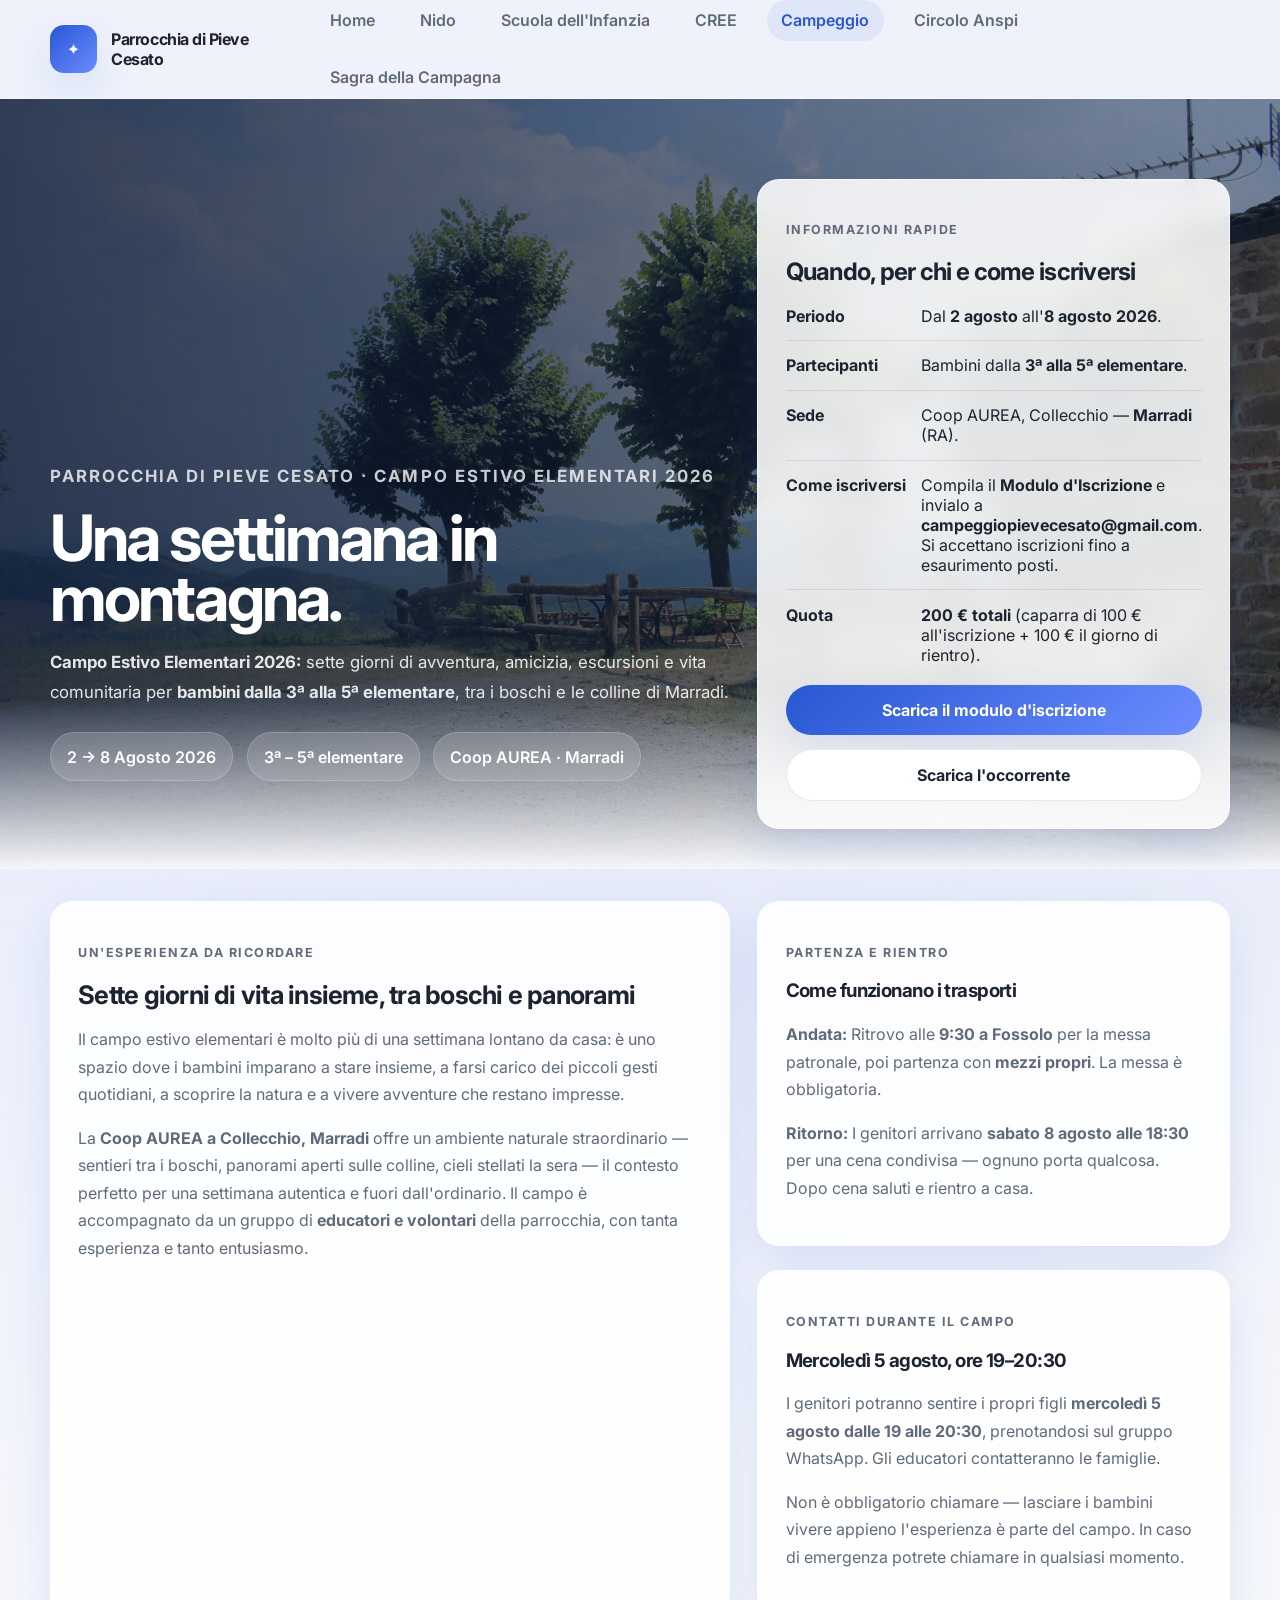
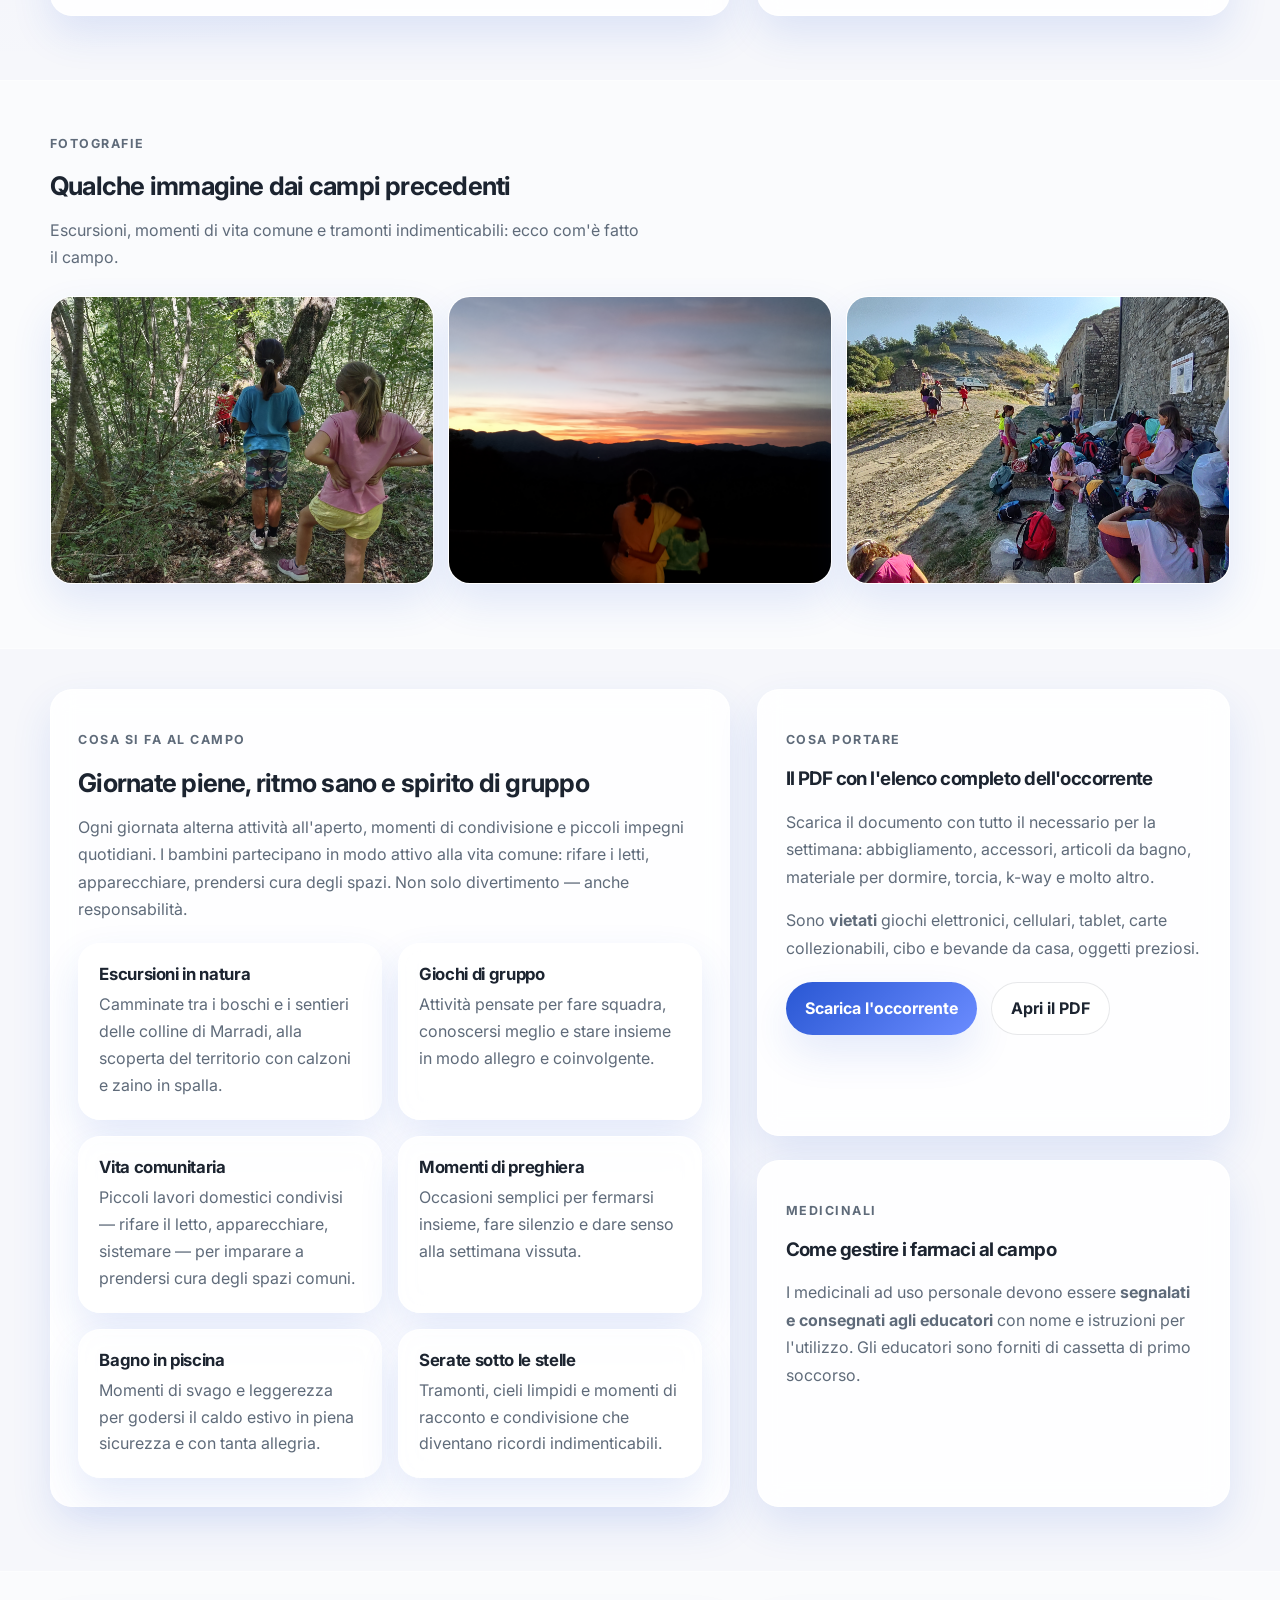
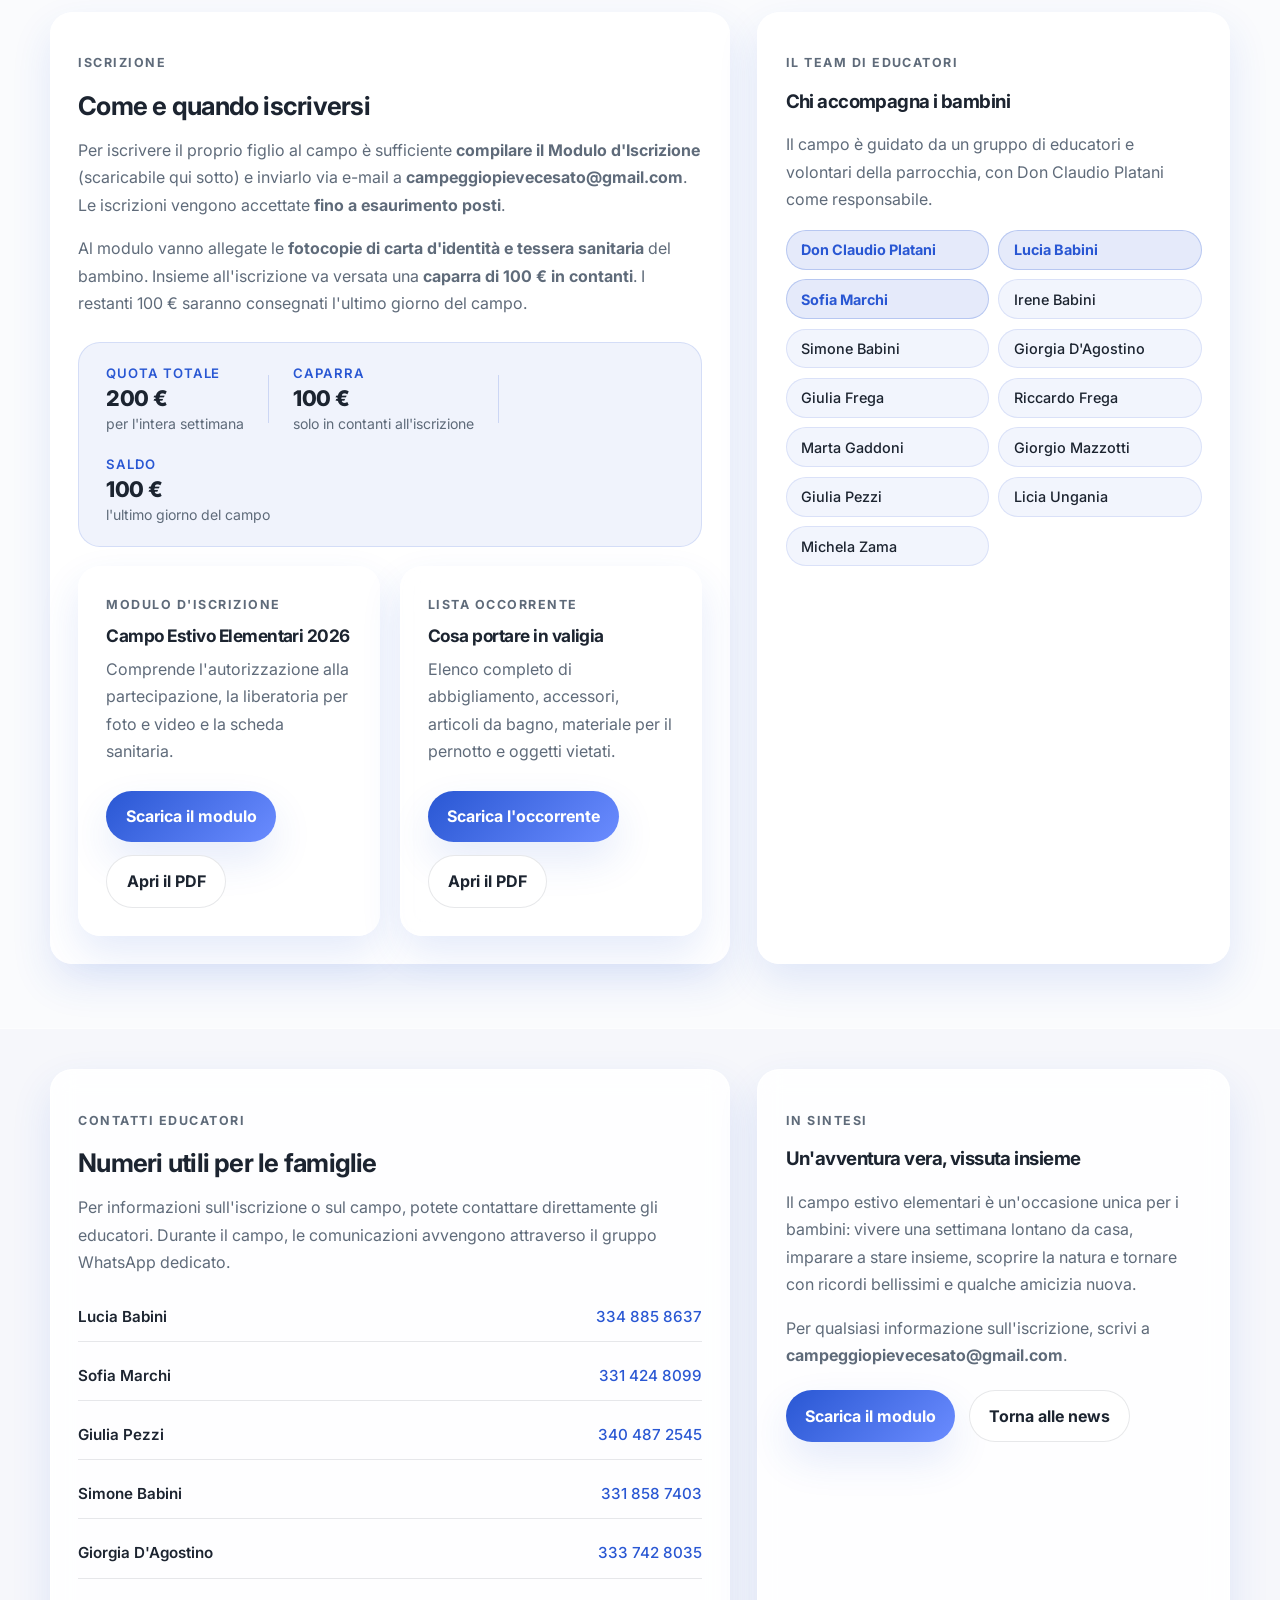
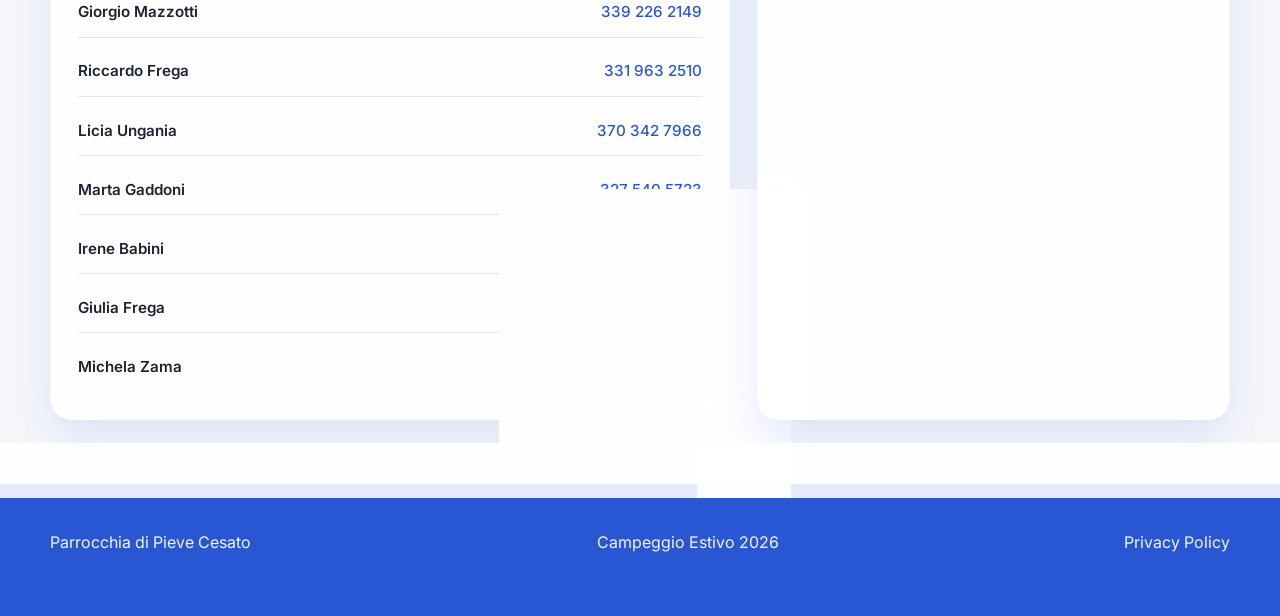
==== campeggio.html @ 54d06a46 "Add Campeggio Estivo Elementari 2026 page and update nav site-wide" ====
<!DOCTYPE html>
<html lang="it">
  <head>
    <meta charset="UTF-8" />
    <meta name="viewport" content="width=device-width, initial-scale=1.0" />
    <title>Campeggio Estivo 2026 — Parrocchia di Pieve Cesato</title>
    <meta
      name="description"
      content="Campo estivo elementari 2026 della Parrocchia di Pieve Cesato: una settimana in montagna a Marradi dal 2 all'8 agosto 2026 per bambini dalla 3ª alla 5ª elementare."
    />
    <link rel="preconnect" href="https://fonts.googleapis.com" />
    <link rel="preconnect" href="https://fonts.gstatic.com" crossorigin />
    <link href="https://fonts.googleapis.com/css2?family=Inter:wght@400;500;600;700;800&display=swap" rel="stylesheet" />
    <link rel="stylesheet" href="styles.css" />
    <link rel="icon" type="image/png" href="assets/site-icon.png" />
    <style>
      .site-nav a[href='campeggio.html'] {
        color: var(--brand);
        background: rgba(41, 87, 211, 0.08);
      }

      /* ── Hero ── */
      .camp-hero {
        position: relative;
        overflow: hidden;
        padding: 5rem 0 2.5rem;
      }

      .camp-hero::before {
        content: '';
        position: absolute;
        inset: 0;
        background:
          linear-gradient(90deg, rgba(12, 26, 52, 0.82), rgba(12, 26, 52, 0.42)),
          url('assets/campeggio/sfondo-campeggio.jpg') center/cover;
        z-index: -2;
      }

      .camp-hero::after {
        content: '';
        position: absolute;
        inset: auto 0 0;
        height: 170px;
        background: linear-gradient(180deg, rgba(246, 247, 251, 0), var(--bg));
        z-index: -1;
      }

      .camp-hero-grid,
      .camp-grid {
        display: grid;
        grid-template-columns: minmax(0, 1.18fr) minmax(320px, 0.82fr);
        gap: 1.7rem;
      }

      .camp-hero-grid {
        align-items: end;
      }

      .camp-hero-copy {
        color: white;
        padding: 1rem 0 3rem;
      }

      .camp-hero-copy .eyebrow {
        color: rgba(255, 255, 255, 0.78);
      }

      .camp-hero-copy h1 {
        font-size: clamp(2.9rem, 5vw, 5.2rem);
        line-height: 0.95;
        margin: 0 0 1.2rem;
        letter-spacing: -0.045em;
      }

      .camp-hero-copy p {
        max-width: 64ch;
        color: rgba(255, 255, 255, 0.88);
        font-size: 1.05rem;
        line-height: 1.78;
      }

      .camp-badges {
        display: flex;
        flex-wrap: wrap;
        gap: 0.85rem;
        margin-top: 1.5rem;
      }

      .camp-badge {
        display: inline-flex;
        align-items: center;
        gap: 0.55rem;
        padding: 0.85rem 1rem;
        border-radius: 999px;
        background: rgba(255, 255, 255, 0.14);
        border: 1px solid rgba(255, 255, 255, 0.18);
        backdrop-filter: blur(10px);
        color: white;
        font-weight: 600;
      }

      /* ── Shared card styles ── */
      .camp-hero-card,
      .camp-panel,
      .camp-side-card,
      .camp-docs-card,
      .activity-card,
      .camp-photo-card {
        background: rgba(255, 255, 255, 0.88);
        border: 1px solid rgba(255, 255, 255, 0.65);
        backdrop-filter: blur(12px);
        box-shadow: var(--shadow);
        border-radius: var(--radius);
      }

      .camp-hero-card,
      .camp-panel,
      .camp-side-card,
      .camp-docs-card {
        padding: 1.7rem;
      }

      .camp-hero-card h2,
      .camp-panel h2,
      .camp-side-card h3,
      .camp-docs-card h2,
      .camp-docs-card h3 {
        letter-spacing: -0.03em;
        margin-top: 0;
      }

      .camp-hero-card p,
      .camp-panel p,
      .camp-panel li,
      .camp-side-card p,
      .camp-side-card li,
      .camp-docs-card p,
      .camp-docs-card li {
        color: var(--muted);
        line-height: 1.72;
      }

      /* ── Quick facts list ── */
      .quick-facts {
        list-style: none;
        padding: 0;
        margin: 1.2rem 0 0;
        display: grid;
        gap: 0.9rem;
      }

      .quick-facts li {
        display: grid;
        grid-template-columns: 122px 1fr;
        gap: 0.85rem;
        align-items: start;
        padding-top: 0.9rem;
        border-top: 1px solid var(--line);
      }

      .quick-facts li:first-child {
        border-top: 0;
        padding-top: 0;
      }

      .quick-facts strong {
        color: var(--text);
      }

      /* ── Layout helpers ── */
      .camp-intro {
        margin-top: -0.5rem;
      }

      .stack {
        display: grid;
        gap: 1.5rem;
      }

      .section-title {
        margin: 0 0 0.9rem;
        font-size: clamp(1.6rem, 2vw, 2.05rem);
      }

      /* ── Actions ── */
      .camp-actions {
        display: flex;
        flex-wrap: wrap;
        gap: 0.85rem;
        margin-top: 1.25rem;
      }

      .camp-hero-card .camp-actions .button {
        flex: 1 1 100%;
      }

      .camp-actions .button-primary {
        color: white;
      }

      /* ── Activity grid ── */
      .activities-grid {
        display: grid;
        grid-template-columns: repeat(2, minmax(0, 1fr));
        gap: 1rem;
        margin-top: 1.2rem;
      }

      .activity-card {
        padding: 1.25rem;
        background: rgba(255, 255, 255, 0.84);
      }

      .activity-card h3 {
        font-size: 1.05rem;
        margin-bottom: 0.45rem;
        letter-spacing: -0.02em;
        margin-top: 0;
      }

      .activity-card p {
        color: var(--muted);
        line-height: 1.68;
        margin: 0;
      }

      /* ── Photo gallery ── */
      .camp-gallery {
        display: grid;
        grid-template-columns: repeat(3, 1fr);
        gap: 0.85rem;
        margin-top: 1.5rem;
      }

      .camp-photo-card {
        overflow: hidden;
        aspect-ratio: 4/3;
      }

      .camp-photo-card img {
        width: 100%;
        height: 100%;
        object-fit: cover;
        display: block;
        transition: transform 0.4s ease;
      }

      .camp-photo-card:hover img {
        transform: scale(1.04);
      }

      /* ── Documents section ── */
      .docs-grid {
        display: grid;
        grid-template-columns: repeat(2, minmax(0, 1fr));
        gap: 1.2rem;
        margin-top: 1.2rem;
      }

      .camp-docs-card {
        display: flex;
        flex-direction: column;
        gap: 0.6rem;
      }

      .camp-docs-card .eyebrow {
        margin-bottom: 0;
      }

      .camp-docs-card h3 {
        margin: 0;
        font-size: 1.08rem;
      }

      .camp-docs-card p {
        flex: 1;
        margin: 0;
      }

      /* ── Info strip for cost ── */
      .cost-strip {
        background: rgba(41, 87, 211, 0.07);
        border: 1px solid rgba(41, 87, 211, 0.14);
        border-radius: var(--radius);
        padding: 1.4rem 1.7rem;
        display: flex;
        flex-wrap: wrap;
        gap: 1.5rem;
        align-items: center;
        margin-top: 1.5rem;
      }

      .cost-strip-item {
        display: flex;
        flex-direction: column;
        gap: 0.25rem;
      }

      .cost-strip-item .label {
        font-size: 0.82rem;
        font-weight: 600;
        letter-spacing: 0.07em;
        text-transform: uppercase;
        color: var(--brand);
      }

      .cost-strip-item .value {
        font-size: 1.35rem;
        font-weight: 800;
        letter-spacing: -0.03em;
        color: var(--text);
      }

      .cost-strip-item .sub {
        font-size: 0.88rem;
        color: var(--muted);
      }

      .cost-divider {
        width: 1px;
        height: 3rem;
        background: rgba(41, 87, 211, 0.18);
      }

      /* ── Educators list ── */
      .educators-grid {
        display: grid;
        grid-template-columns: repeat(auto-fill, minmax(160px, 1fr));
        gap: 0.6rem;
        margin-top: 1rem;
      }

      .educator-chip {
        display: flex;
        align-items: center;
        gap: 0.55rem;
        padding: 0.65rem 0.9rem;
        border-radius: 999px;
        background: rgba(41, 87, 211, 0.06);
        border: 1px solid rgba(41, 87, 211, 0.12);
        font-size: 0.9rem;
        font-weight: 500;
        color: var(--text);
      }

      .educator-chip.is-lead {
        background: rgba(41, 87, 211, 0.12);
        border-color: rgba(41, 87, 211, 0.24);
        font-weight: 700;
        color: var(--brand);
      }

      /* ── Contacts card ── */
      .contacts-list {
        list-style: none;
        padding: 0;
        margin: 1rem 0 0;
        display: grid;
        gap: 0.6rem;
      }

      .contacts-list li {
        display: flex;
        justify-content: space-between;
        align-items: center;
        gap: 1rem;
        padding: 0.7rem 0;
        border-bottom: 1px solid var(--line);
        font-size: 0.95rem;
      }

      .contacts-list li:last-child {
        border-bottom: 0;
      }

      .contacts-list .name {
        font-weight: 600;
        color: var(--text);
      }

      .contacts-list .phone {
        color: var(--brand);
        font-weight: 500;
        white-space: nowrap;
      }

      /* ── Responsive ── */
      @media (max-width: 980px) {
        .camp-hero-grid,
        .camp-grid {
          grid-template-columns: 1fr;
        }

        .docs-grid {
          grid-template-columns: 1fr;
        }
      }

      @media (max-width: 760px) {
        .camp-hero {
          padding-top: 3rem;
        }

        .quick-facts li {
          grid-template-columns: 1fr;
          gap: 0.35rem;
        }

        .activities-grid {
          grid-template-columns: 1fr;
        }

        .camp-gallery {
          grid-template-columns: 1fr;
        }

        .cost-strip {
          flex-direction: column;
          gap: 1rem;
          align-items: flex-start;
        }

        .cost-divider {
          display: none;
        }
      }
    </style>
  </head>
  <body>
    <header class="site-header">
      <div class="container nav-wrap">
        <a class="brand" href="index.html"><span class="brand-mark">✦</span><div><strong>Parrocchia di Pieve Cesato</strong></div></a>
        <button class="nav-toggle" aria-expanded="false" aria-controls="site-nav"><span></span><span></span><span></span></button>
        <nav id="site-nav" class="site-nav"><a href="index.html">Home</a><a href="nido.html">Nido</a><a href="scuola-materna.html">Scuola dell'Infanzia</a><a href="cree.html">CREE</a><a href="campeggio.html">Campeggio</a><a href="circolo-anspi.html">Circolo Anspi</a><a href="https://www.sagracampagna.it/" target="_blank" rel="noopener noreferrer">Sagra della Campagna</a></nav>
      </div>
    </header>

    <main>

      <!-- ═══════════════════════════════ HERO ═══════════════════════════════ -->
      <section class="camp-hero">
        <div class="container camp-hero-grid">
          <div class="camp-hero-copy">
            <p class="eyebrow">Parrocchia di Pieve Cesato &middot; Campo Estivo Elementari 2026</p>
            <h1>Una settimana in montagna.</h1>
            <p>
              <strong>Campo Estivo Elementari 2026:</strong> sette giorni di avventura, amicizia,
              escursioni e vita comunitaria per <strong>bambini dalla 3ª alla 5ª elementare</strong>,
              tra i boschi e le colline di Marradi.
            </p>
            <div class="camp-badges">
              <span class="camp-badge">2 → 8 Agosto 2026</span>
              <span class="camp-badge">3ª – 5ª elementare</span>
              <span class="camp-badge">Coop AUREA · Marradi</span>
            </div>
          </div>

          <aside class="camp-hero-card">
            <p class="eyebrow">Informazioni rapide</p>
            <h2>Quando, per chi e come iscriversi</h2>
            <ul class="quick-facts">
              <li><strong>Periodo</strong><span>Dal <strong>2 agosto</strong> all'<strong>8 agosto 2026</strong>.</span></li>
              <li><strong>Partecipanti</strong><span>Bambini dalla <strong>3ª alla 5ª elementare</strong>.</span></li>
              <li><strong>Sede</strong><span>Coop AUREA, Collecchio — <strong>Marradi</strong> (RA).</span></li>
              <li><strong>Come iscriversi</strong><span>Compila il <strong>Modulo d'Iscrizione</strong> e invialo a <strong><a href="mailto:campeggiopievecesato@gmail.com">campeggiopievecesato@gmail.com</a></strong>. Si accettano iscrizioni fino a esaurimento posti.</span></li>
              <li><strong>Quota</strong><span><strong>200 € totali</strong> (caparra di 100 € all'iscrizione + 100 € il giorno di rientro).</span></li>
            </ul>
            <div class="camp-actions">
              <a class="button button-primary" href="assets/campeggio/modulo-iscrizione-elementari-2026.pdf" download>Scarica il modulo d'iscrizione</a>
              <a class="button button-secondary" href="assets/campeggio/occorrente-campo-elementari-2026.pdf" download>Scarica l'occorrente</a>
            </div>
          </aside>
        </div>
      </section>

      <!-- ═══════════════════════════════ INTRO ═══════════════════════════════ -->
      <section class="section camp-intro">
        <div class="container camp-grid">
          <article class="camp-panel">
            <p class="eyebrow">Un'esperienza da ricordare</p>
            <h2 class="section-title">Sette giorni di vita insieme, tra boschi e panorami</h2>
            <p>
              Il campo estivo elementari è molto più di una settimana lontano da casa: è uno spazio
              dove i bambini imparano a stare insieme, a farsi carico dei piccoli gesti quotidiani, a
              scoprire la natura e a vivere avventure che restano impresse.
            </p>
            <p>
              La <strong>Coop AUREA a Collecchio, Marradi</strong> offre un ambiente
              naturale straordinario — sentieri tra i boschi, panorami aperti sulle colline, cieli
              stellati la sera — il contesto perfetto per una settimana autentica e fuori dall'ordinario.
              Il campo è accompagnato da un gruppo di <strong>educatori e volontari</strong> della parrocchia,
              con tanta esperienza e tanto entusiasmo.
            </p>
          </article>

          <div class="stack">
            <aside class="camp-side-card">
              <p class="eyebrow">Partenza e rientro</p>
              <h3>Come funzionano i trasporti</h3>
              <p>
                <strong>Andata:</strong> Ritrovo alle <strong>9:30 a Fossolo</strong> per la messa patronale,
                poi partenza con <strong>mezzi propri</strong>. La messa è obbligatoria.
              </p>
              <p>
                <strong>Ritorno:</strong> I genitori arrivano <strong>sabato 8 agosto alle 18:30</strong>
                per una cena condivisa — ognuno porta qualcosa. Dopo cena saluti e rientro a casa.
              </p>
            </aside>

            <aside class="camp-side-card">
              <p class="eyebrow">Contatti durante il campo</p>
              <h3>Mercoledì 5 agosto, ore 19–20:30</h3>
              <p>
                I genitori potranno sentire i propri figli <strong>mercoledì 5 agosto dalle 19 alle 20:30</strong>,
                prenotandosi sul gruppo WhatsApp. Gli educatori contatteranno le famiglie.
              </p>
              <p>
                Non è obbligatorio chiamare — lasciare i bambini vivere appieno l'esperienza è parte del campo.
                In caso di emergenza potrete chiamare in qualsiasi momento.
              </p>
            </aside>
          </div>
        </div>
      </section>

      <!-- ═══════════════════════════════ GALLERY ═══════════════════════════════ -->
      <section class="section section-muted">
        <div class="container">
          <div class="section-head" style="max-width: 600px; margin-bottom: 0;">
            <p class="eyebrow">Fotografie</p>
            <h2 class="section-title">Qualche immagine dai campi precedenti</h2>
            <p style="color: var(--muted);">Escursioni, momenti di vita comune e tramonti indimenticabili: ecco com'è fatto il campo.</p>
          </div>
          <div class="camp-gallery">
            <div class="camp-photo-card">
              <img src="assets/campeggio/foto-campeggio/foto-1-campeggio.jpg" alt="Bambini in escursione tra i boschi durante il campo estivo" />
            </div>
            <div class="camp-photo-card">
              <img src="assets/campeggio/foto-campeggio/foto-2-campeggio.jpg" alt="Tramonto sulle colline visto dal campo estivo di Marradi" />
            </div>
            <div class="camp-photo-card">
              <img src="assets/campeggio/foto-campeggio/foto-3-campeggio.jpg" alt="Bambini in pausa durante un'escursione al campo estivo" />
            </div>
          </div>
        </div>
      </section>

      <!-- ═══════════════════════════════ ACTIVITIES ═══════════════════════════════ -->
      <section class="section">
        <div class="container camp-grid">
          <article class="camp-panel">
            <p class="eyebrow">Cosa si fa al campo</p>
            <h2 class="section-title">Giornate piene, ritmo sano e spirito di gruppo</h2>
            <p>
              Ogni giornata alterna attività all'aperto, momenti di condivisione e piccoli impegni
              quotidiani. I bambini partecipano in modo attivo alla vita comune: rifare i letti,
              apparecchiare, prendersi cura degli spazi. Non solo divertimento — anche responsabilità.
            </p>
            <div class="activities-grid">
              <article class="activity-card">
                <h3>Escursioni in natura</h3>
                <p>Camminate tra i boschi e i sentieri delle colline di Marradi, alla scoperta del territorio con calzoni e zaino in spalla.</p>
              </article>
              <article class="activity-card">
                <h3>Giochi di gruppo</h3>
                <p>Attività pensate per fare squadra, conoscersi meglio e stare insieme in modo allegro e coinvolgente.</p>
              </article>
              <article class="activity-card">
                <h3>Vita comunitaria</h3>
                <p>Piccoli lavori domestici condivisi — rifare il letto, apparecchiare, sistemare — per imparare a prendersi cura degli spazi comuni.</p>
              </article>
              <article class="activity-card">
                <h3>Momenti di preghiera</h3>
                <p>Occasioni semplici per fermarsi insieme, fare silenzio e dare senso alla settimana vissuta.</p>
              </article>
              <article class="activity-card">
                <h3>Bagno in piscina</h3>
                <p>Momenti di svago e leggerezza per godersi il caldo estivo in piena sicurezza e con tanta allegria.</p>
              </article>
              <article class="activity-card">
                <h3>Serate sotto le stelle</h3>
                <p>Tramonti, cieli limpidi e momenti di racconto e condivisione che diventano ricordi indimenticabili.</p>
              </article>
            </div>
          </article>

          <div class="stack">
            <aside class="camp-side-card">
              <p class="eyebrow">Cosa portare</p>
              <h3>Il PDF con l'elenco completo dell'occorrente</h3>
              <p>
                Scarica il documento con tutto il necessario per la settimana: abbigliamento, accessori, articoli
                da bagno, materiale per dormire, torcia, k-way e molto altro.
              </p>
              <p>
                Sono <strong>vietati</strong> giochi elettronici, cellulari, tablet, carte collezionabili,
                cibo e bevande da casa, oggetti preziosi.
              </p>
              <div class="camp-actions">
                <a class="button button-primary" href="assets/campeggio/occorrente-campo-elementari-2026.pdf" download>Scarica l'occorrente</a>
                <a class="button button-secondary" href="assets/campeggio/occorrente-campo-elementari-2026.pdf" target="_blank" rel="noopener noreferrer">Apri il PDF</a>
              </div>
            </aside>

            <aside class="camp-side-card">
              <p class="eyebrow">Medicinali</p>
              <h3>Come gestire i farmaci al campo</h3>
              <p>
                I medicinali ad uso personale devono essere <strong>segnalati e consegnati agli educatori</strong>
                con nome e istruzioni per l'utilizzo. Gli educatori sono forniti di cassetta di primo soccorso.
              </p>
            </aside>
          </div>
        </div>
      </section>

      <!-- ═══════════════════════════════ COST + ISCRIZIONE ═══════════════════════════════ -->
      <section class="section section-muted">
        <div class="container camp-grid">
          <article class="camp-panel">
            <p class="eyebrow">Iscrizione</p>
            <h2 class="section-title">Come e quando iscriversi</h2>
            <p>
              Per iscrivere il proprio figlio al campo è sufficiente <strong>compilare il Modulo d'Iscrizione</strong>
              (scaricabile qui sotto) e inviarlo via e-mail a
              <strong><a href="mailto:campeggiopievecesato@gmail.com">campeggiopievecesato@gmail.com</a></strong>.
              Le iscrizioni vengono accettate <strong>fino a esaurimento posti</strong>.
            </p>
            <p>
              Al modulo vanno allegate le <strong>fotocopie di carta d'identità e tessera sanitaria</strong>
              del bambino. Insieme all'iscrizione va versata una <strong>caparra di 100 € in contanti</strong>.
              I restanti 100 € saranno consegnati l'ultimo giorno del campo.
            </p>

            <div class="cost-strip">
              <div class="cost-strip-item">
                <span class="label">Quota totale</span>
                <span class="value">200 €</span>
                <span class="sub">per l'intera settimana</span>
              </div>
              <div class="cost-divider" aria-hidden="true"></div>
              <div class="cost-strip-item">
                <span class="label">Caparra</span>
                <span class="value">100 €</span>
                <span class="sub">solo in contanti all'iscrizione</span>
              </div>
              <div class="cost-divider" aria-hidden="true"></div>
              <div class="cost-strip-item">
                <span class="label">Saldo</span>
                <span class="value">100 €</span>
                <span class="sub">l'ultimo giorno del campo</span>
              </div>
            </div>

            <div class="docs-grid">
              <aside class="camp-docs-card">
                <p class="eyebrow">Modulo d'iscrizione</p>
                <h3>Campo Estivo Elementari 2026</h3>
                <p>Comprende l'autorizzazione alla partecipazione, la liberatoria per foto e video e la scheda sanitaria.</p>
                <div class="camp-actions" style="margin-top: 1rem;">
                  <a class="button button-primary" href="assets/campeggio/modulo-iscrizione-elementari-2026.pdf" download>Scarica il modulo</a>
                  <a class="button button-secondary" href="assets/campeggio/modulo-iscrizione-elementari-2026.pdf" target="_blank" rel="noopener noreferrer">Apri il PDF</a>
                </div>
              </aside>
              <aside class="camp-docs-card">
                <p class="eyebrow">Lista occorrente</p>
                <h3>Cosa portare in valigia</h3>
                <p>Elenco completo di abbigliamento, accessori, articoli da bagno, materiale per il pernotto e oggetti vietati.</p>
                <div class="camp-actions" style="margin-top: 1rem;">
                  <a class="button button-primary" href="assets/campeggio/occorrente-campo-elementari-2026.pdf" download>Scarica l'occorrente</a>
                  <a class="button button-secondary" href="assets/campeggio/occorrente-campo-elementari-2026.pdf" target="_blank" rel="noopener noreferrer">Apri il PDF</a>
                </div>
              </aside>
            </div>
          </article>

          <div class="stack">
            <aside class="camp-side-card">
              <p class="eyebrow">Il team di educatori</p>
              <h3>Chi accompagna i bambini</h3>
              <p>Il campo è guidato da un gruppo di educatori e volontari della parrocchia, con Don Claudio Platani come responsabile.</p>
              <div class="educators-grid">
                <span class="educator-chip is-lead">Don Claudio Platani</span>
                <span class="educator-chip is-lead">Lucia Babini</span>
                <span class="educator-chip is-lead">Sofia Marchi</span>
                <span class="educator-chip">Irene Babini</span>
                <span class="educator-chip">Simone Babini</span>
                <span class="educator-chip">Giorgia D'Agostino</span>
                <span class="educator-chip">Giulia Frega</span>
                <span class="educator-chip">Riccardo Frega</span>
                <span class="educator-chip">Marta Gaddoni</span>
                <span class="educator-chip">Giorgio Mazzotti</span>
                <span class="educator-chip">Giulia Pezzi</span>
                <span class="educator-chip">Licia Ungania</span>
                <span class="educator-chip">Michela Zama</span>
              </div>
            </aside>
          </div>
        </div>
      </section>

      <!-- ═══════════════════════════════ CONTACTS ═══════════════════════════════ -->
      <section class="section">
        <div class="container camp-grid">
          <article class="camp-panel">
            <p class="eyebrow">Contatti educatori</p>
            <h2 class="section-title">Numeri utili per le famiglie</h2>
            <p>
              Per informazioni sull'iscrizione o sul campo, potete contattare direttamente gli educatori.
              Durante il campo, le comunicazioni avvengono attraverso il gruppo WhatsApp dedicato.
            </p>
            <ul class="contacts-list">
              <li><span class="name">Lucia Babini</span><span class="phone">334 885 8637</span></li>
              <li><span class="name">Sofia Marchi</span><span class="phone">331 424 8099</span></li>
              <li><span class="name">Giulia Pezzi</span><span class="phone">340 487 2545</span></li>
              <li><span class="name">Simone Babini</span><span class="phone">331 858 7403</span></li>
              <li><span class="name">Giorgia D'Agostino</span><span class="phone">333 742 8035</span></li>
              <li><span class="name">Giorgio Mazzotti</span><span class="phone">339 226 2149</span></li>
              <li><span class="name">Riccardo Frega</span><span class="phone">331 963 2510</span></li>
              <li><span class="name">Licia Ungania</span><span class="phone">370 342 7966</span></li>
              <li><span class="name">Marta Gaddoni</span><span class="phone">327 540 5723</span></li>
              <li><span class="name">Irene Babini</span><span class="phone">353 406 2399</span></li>
              <li><span class="name">Giulia Frega</span><span class="phone">371 576 8515</span></li>
              <li><span class="name">Michela Zama</span><span class="phone">351 776 6630</span></li>
            </ul>
          </article>

          <aside class="camp-side-card">
            <p class="eyebrow">In sintesi</p>
            <h3>Un'avventura vera, vissuta insieme</h3>
            <p>
              Il campo estivo elementari è un'occasione unica per i bambini: vivere una settimana lontano
              da casa, imparare a stare insieme, scoprire la natura e tornare con ricordi bellissimi e
              qualche amicizia nuova.
            </p>
            <p>
              Per qualsiasi informazione sull'iscrizione, scrivi a
              <strong><a href="mailto:campeggiopievecesato@gmail.com">campeggiopievecesato@gmail.com</a></strong>.
            </p>
            <div class="camp-actions">
              <a class="button button-primary" href="assets/campeggio/modulo-iscrizione-elementari-2026.pdf" download>Scarica il modulo</a>
              <a class="button button-secondary" href="index.html#news">Torna alle news</a>
            </div>
          </aside>
        </div>
      </section>

    </main>

    <footer class="site-footer">
      <div class="container footer-wrap">
        <p>Parrocchia di Pieve Cesato</p>
        <p>Campeggio Estivo 2026</p>
        <p><a href="privacy-policy.html">Privacy Policy</a></p>
      </div>
    </footer>

    <script src="script.js"></script>
  </body>
</html>
---- styles.css ----
:root {
  --bg: #f6f7fb;
  --surface: rgba(255, 255, 255, 0.82);
  --surface-strong: #ffffff;
  --text: #1c2430;
  --muted: #5f6b7a;
  --line: rgba(28, 36, 48, 0.1);
  --brand: #2957d3;
  --brand-2: #6b8cff;
  --accent: #e9efff;
  --shadow: 0 18px 40px rgba(41, 87, 211, 0.12);
  --radius: 22px;
  --radius-sm: 16px;
  --container: 1180px;
}

* {
  box-sizing: border-box;
}

html {
  scroll-behavior: smooth;
}

body {
  margin: 0;
  font-family: 'Inter', system-ui, sans-serif;
  color: var(--text);
  background:
    radial-gradient(circle at top left, rgba(107, 140, 255, 0.18), transparent 30%),
    radial-gradient(circle at top right, rgba(41, 87, 211, 0.12), transparent 28%),
    var(--bg);
}

a {
  color: inherit;
  text-decoration: none;
}

.container {
  width: min(calc(100% - 2rem), var(--container));
  margin: 0 auto;
}

.site-header {
  position: sticky;
  top: 0;
  z-index: 20;
  backdrop-filter: blur(18px);
  background: rgba(246, 247, 251, 0.75);
  border-bottom: 1px solid rgba(255, 255, 255, 0.5);
}

.nav-wrap {
  min-height: 78px;
  display: flex;
  align-items: center;
  justify-content: space-between;
  gap: 1rem;
}

.brand {
  display: flex;
  align-items: center;
  gap: 0.9rem;
}

.brand strong,
.hero h1,
.section h2,
.page-hero h1,
.feature-card h3,
.news-card h3,
.org-hero h1 {
  letter-spacing: -0.03em;
}

.brand-mark {
  width: 48px;
  height: 48px;
  border-radius: 14px;
  display: grid;
  place-items: center;
  background: linear-gradient(135deg, var(--brand), var(--brand-2));
  color: white;
  box-shadow: var(--shadow);
  overflow: hidden;
}

.site-nav {
  display: flex;
  align-items: center;
  gap: 1rem;
  flex-wrap: wrap;
}

.site-nav a {
  color: var(--muted);
  font-weight: 600;
  padding: 0.65rem 0.9rem;
  border-radius: 999px;
}

.site-nav a:hover,
.site-nav a.active {
  color: var(--brand);
  background: rgba(41, 87, 211, 0.08);
}

.nav-toggle {
  display: none;
  border: 0;
  background: var(--surface-strong);
  border-radius: 14px;
  padding: 0.85rem;
  box-shadow: var(--shadow);
}

.nav-toggle span {
  display: block;
  width: 20px;
  height: 2px;
  background: var(--text);
}

.nav-toggle span + span {
  margin-top: 4px;
}

.hero,
.page-hero {
  padding: 5rem 0 3rem;
}

.hero-grid,
.org-hero {
  display: grid;
  grid-template-columns: 1.3fr 0.9fr;
  gap: 2rem;
  align-items: stretch;
}

.eyebrow {
  color: var(--brand);
  font-weight: 700;
  text-transform: uppercase;
  letter-spacing: 0.12em;
  font-size: 0.78rem;
  margin-bottom: 1rem;
}

.hero h1,
.page-hero h1,
.org-hero h1 {
  font-size: clamp(2.5rem, 5vw, 4.8rem);
  line-height: 0.98;
  margin: 0 0 1.2rem;
}

.hero-copy,
.page-hero p,
.org-hero p,
.section-head p,
.feature-card p,
.news-card p,
.content-card p,
.content-card li {
  color: var(--muted);
  line-height: 1.7;
}

.hero-actions {
  display: flex;
  gap: 1rem;
  flex-wrap: wrap;
  margin-top: 1.8rem;
}

.button {
  display: inline-flex;
  align-items: center;
  justify-content: center;
  padding: 0.95rem 1.2rem;
  border-radius: 999px;
  font-weight: 700;
}

.button-primary {
  background: linear-gradient(135deg, var(--brand), var(--brand-2));
  color: white;
  box-shadow: var(--shadow);
}

.button-secondary {
  background: var(--surface-strong);
  border: 1px solid var(--line);
}

.hero-card,
.feature-card,
.news-card,
.content-card,
.info-strip {
  background: var(--surface);
  border: 1px solid rgba(255, 255, 255, 0.65);
  backdrop-filter: blur(12px);
  box-shadow: var(--shadow);
  border-radius: var(--radius);
}

.hero-card {
  padding: 2rem;
  align-self: end;
}

.hero-card-label {
  font-size: 0.84rem;
  text-transform: uppercase;
  letter-spacing: 0.1em;
  color: var(--brand);
  font-weight: 700;
}

.section {
  padding: 2.5rem 0 4rem;
}

.section-muted {
  background: rgba(255, 255, 255, 0.42);
  border-top: 1px solid rgba(255, 255, 255, 0.55);
  border-bottom: 1px solid rgba(255, 255, 255, 0.55);
}

.section-head {
  max-width: 720px;
  margin-bottom: 2rem;
}

.cards-grid,
.news-grid,
.content-grid {
  display: grid;
  grid-template-columns: repeat(3, minmax(0, 1fr));
  gap: 1.4rem;
}

.feature-card,
.news-card,
.content-card {
  padding: 1.5rem;
}

.feature-card {
  transition: transform 0.2s ease, box-shadow 0.2s ease;
}

.feature-card:hover {
  transform: translateY(-4px);
}

.tag {
  display: inline-flex;
  padding: 0.35rem 0.7rem;
  border-radius: 999px;
  background: var(--accent);
  color: var(--brand);
  font-size: 0.84rem;
  font-weight: 700;
  margin-bottom: 1rem;
}

.news-card time,
.info-strip span {
  color: var(--muted);
  font-weight: 600;
  font-size: 0.92rem;
}

.site-footer {
  padding: 2rem 0 3rem;
  background: #2957d3;
  color: white;
}

.footer-wrap {
  display: flex;
  justify-content: space-between;
  gap: 1rem;
  flex-wrap: wrap;
  color: rgba(255, 255, 255, 0.94);
}

.site-footer a {
  color: inherit;
}

.page-hero {
  padding-bottom: 1rem;
}

.info-strip {
  margin-top: 1.4rem;
  padding: 1.2rem 1.4rem;
  display: flex;
  gap: 1rem;
  flex-wrap: wrap;
}

.content-card h2,
.content-card h3 {
  margin-top: 0;
}

.content-card ul {
  padding-left: 1.2rem;
  margin-bottom: 0;
}

@media (max-width: 960px) {
  .hero-grid,
  .org-hero,
  .cards-grid,
  .news-grid,
  .content-grid {
    grid-template-columns: 1fr 1fr;
  }

  .hero-grid > :first-child,
  .org-hero > :first-child {
    grid-column: 1 / -1;
  }
}

@media (max-width: 760px) {
  .nav-toggle {
    display: inline-block;
  }

  .site-nav {
    position: absolute;
    top: 78px;
    left: 1rem;
    right: 1rem;
    display: none;
    flex-direction: column;
    align-items: stretch;
    gap: 0.35rem;
    padding: 0.9rem;
    background: rgba(255, 255, 255, 0.92);
    border: 1px solid rgba(255, 255, 255, 0.7);
    border-radius: 20px;
    box-shadow: var(--shadow);
  }

  .site-nav.open {
    display: flex;
  }

  .cards-grid,
  .news-grid,
  .content-grid,
  .hero-grid,
  .org-hero {
    grid-template-columns: 1fr;
  }

  .hero,
  .page-hero {
    padding-top: 3rem;
  }
}
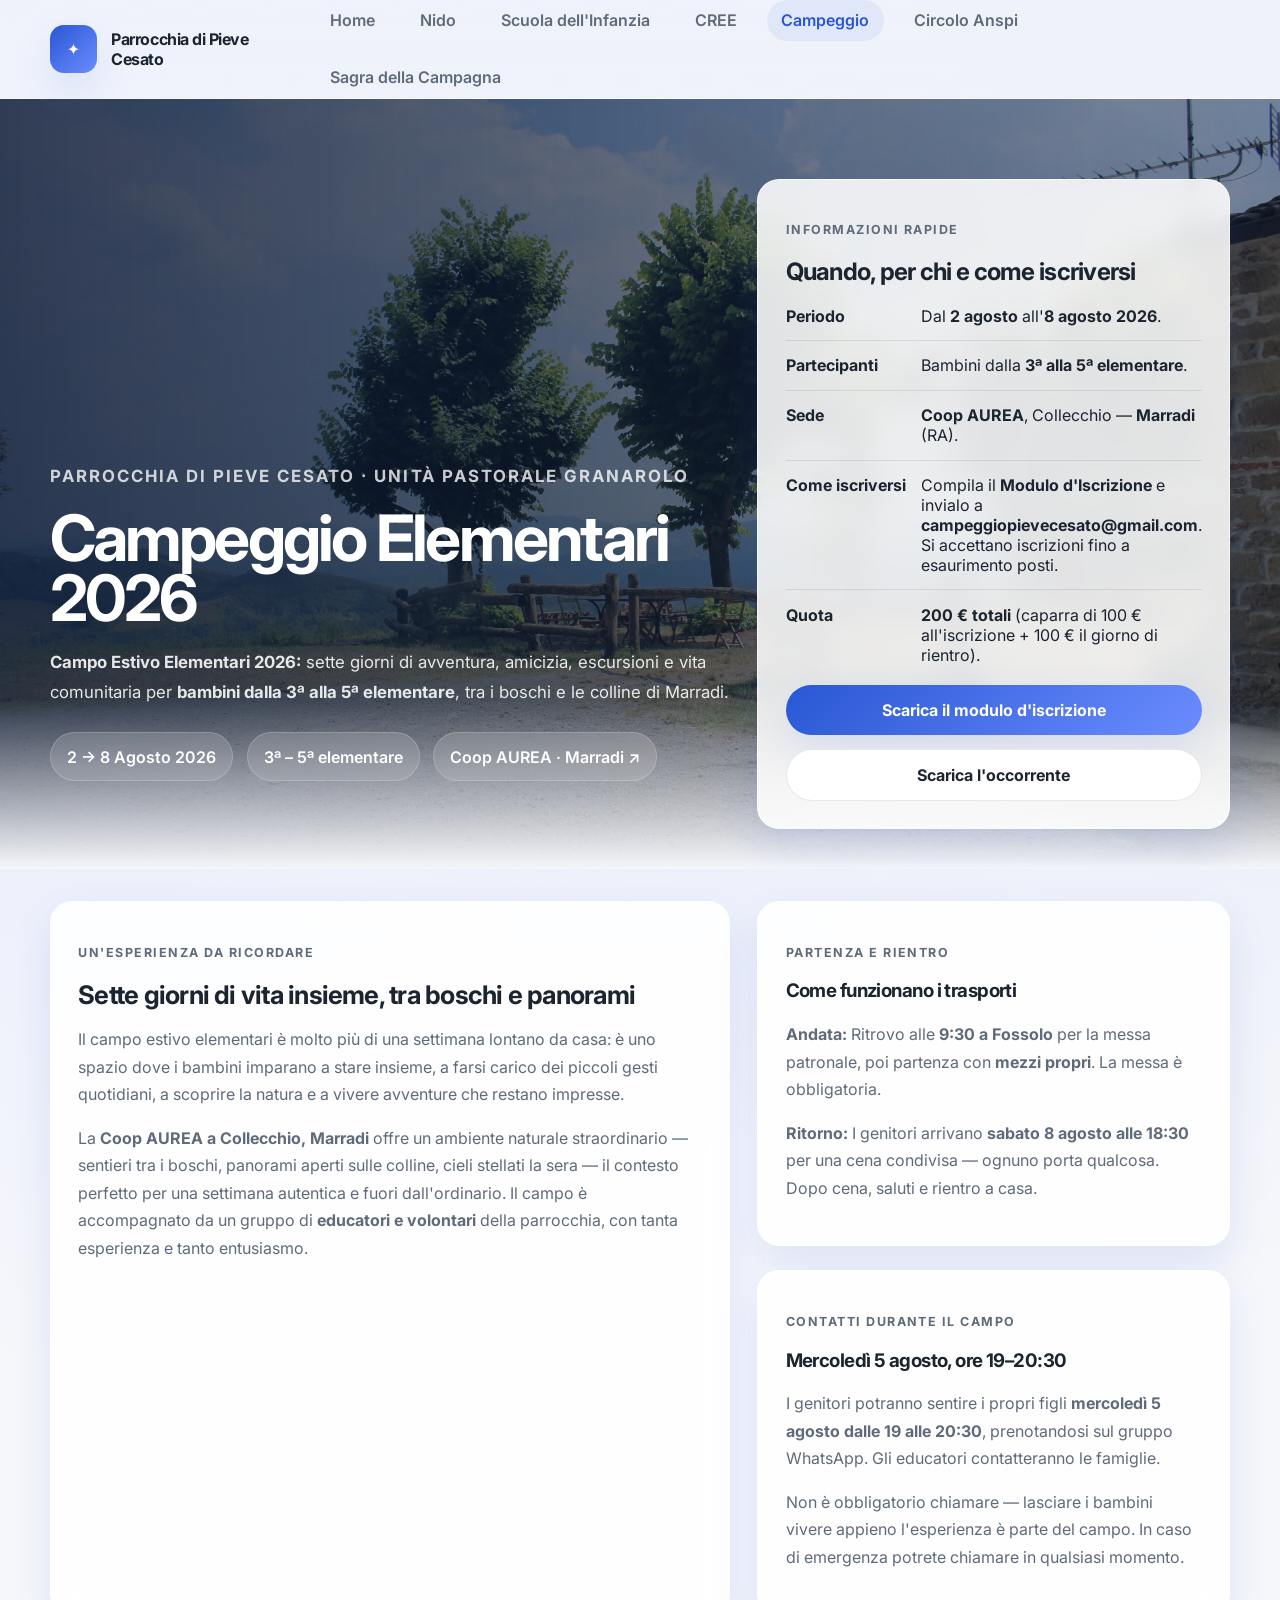
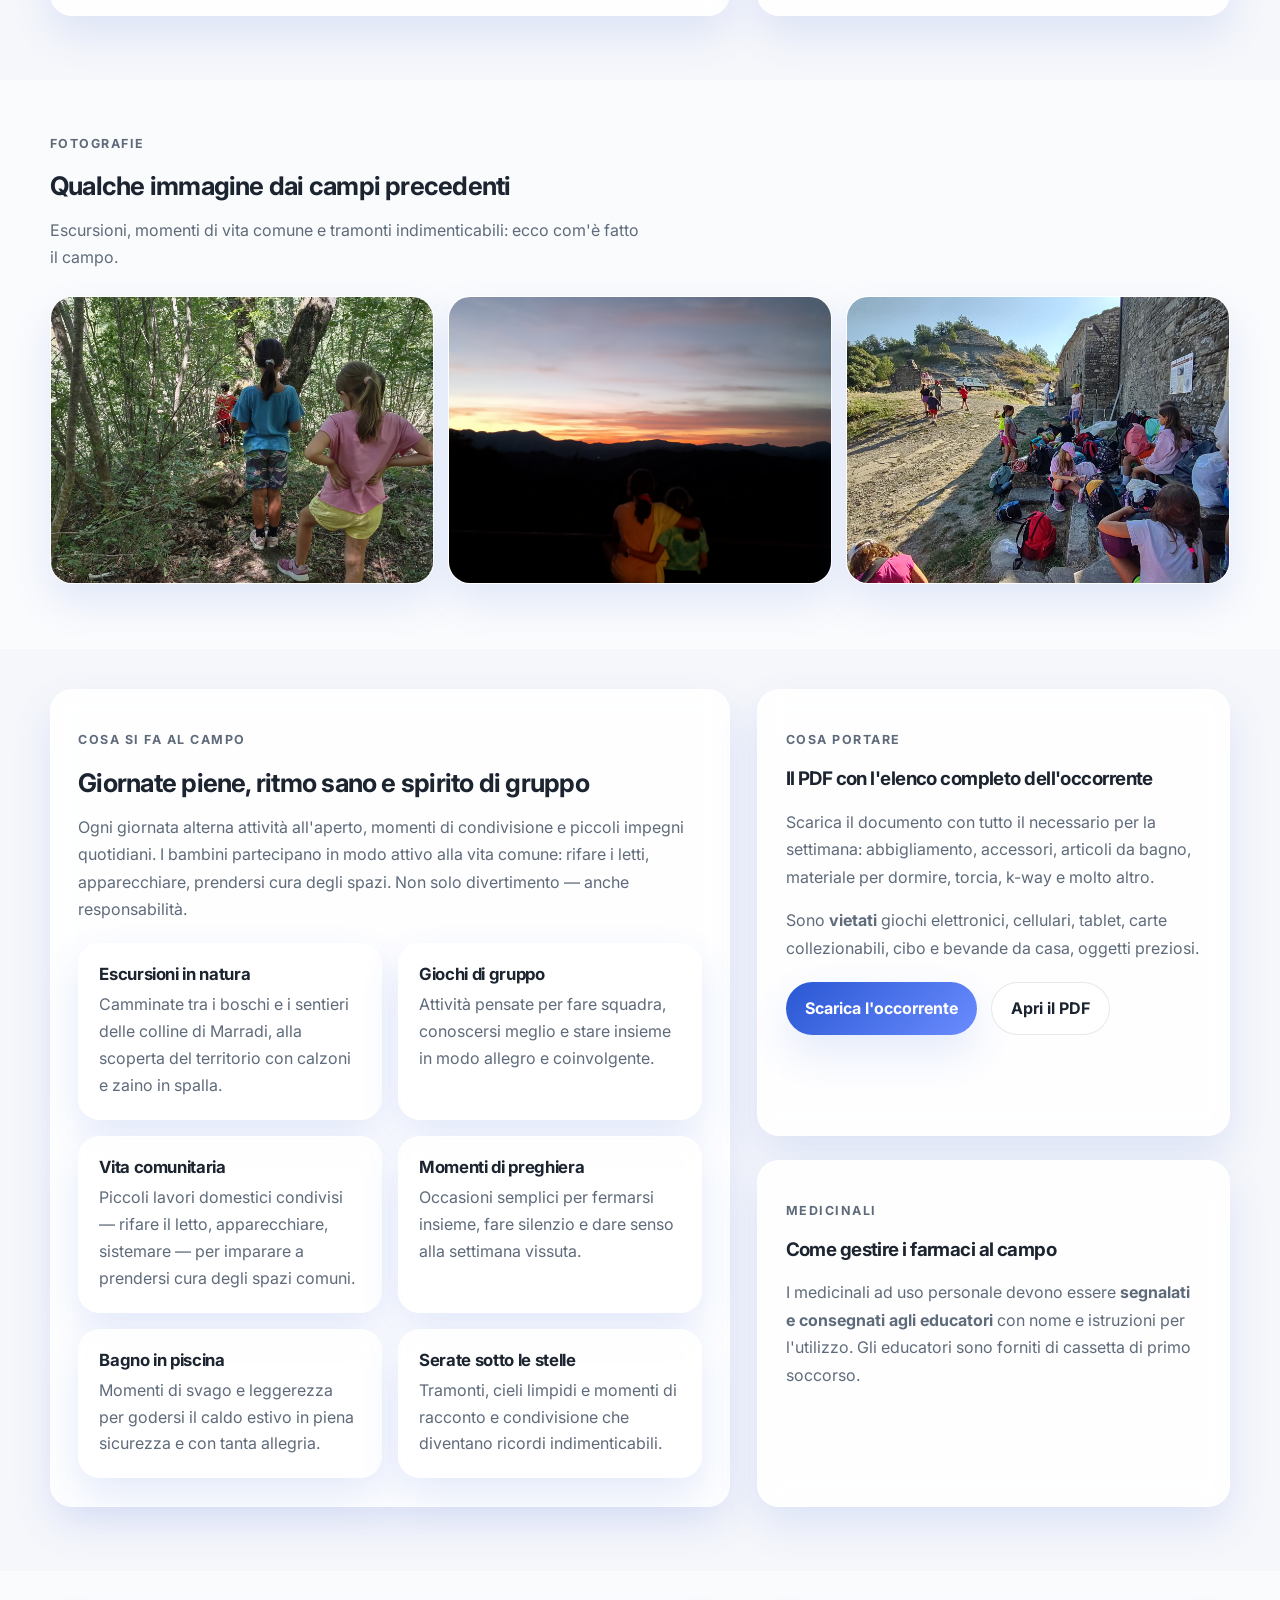
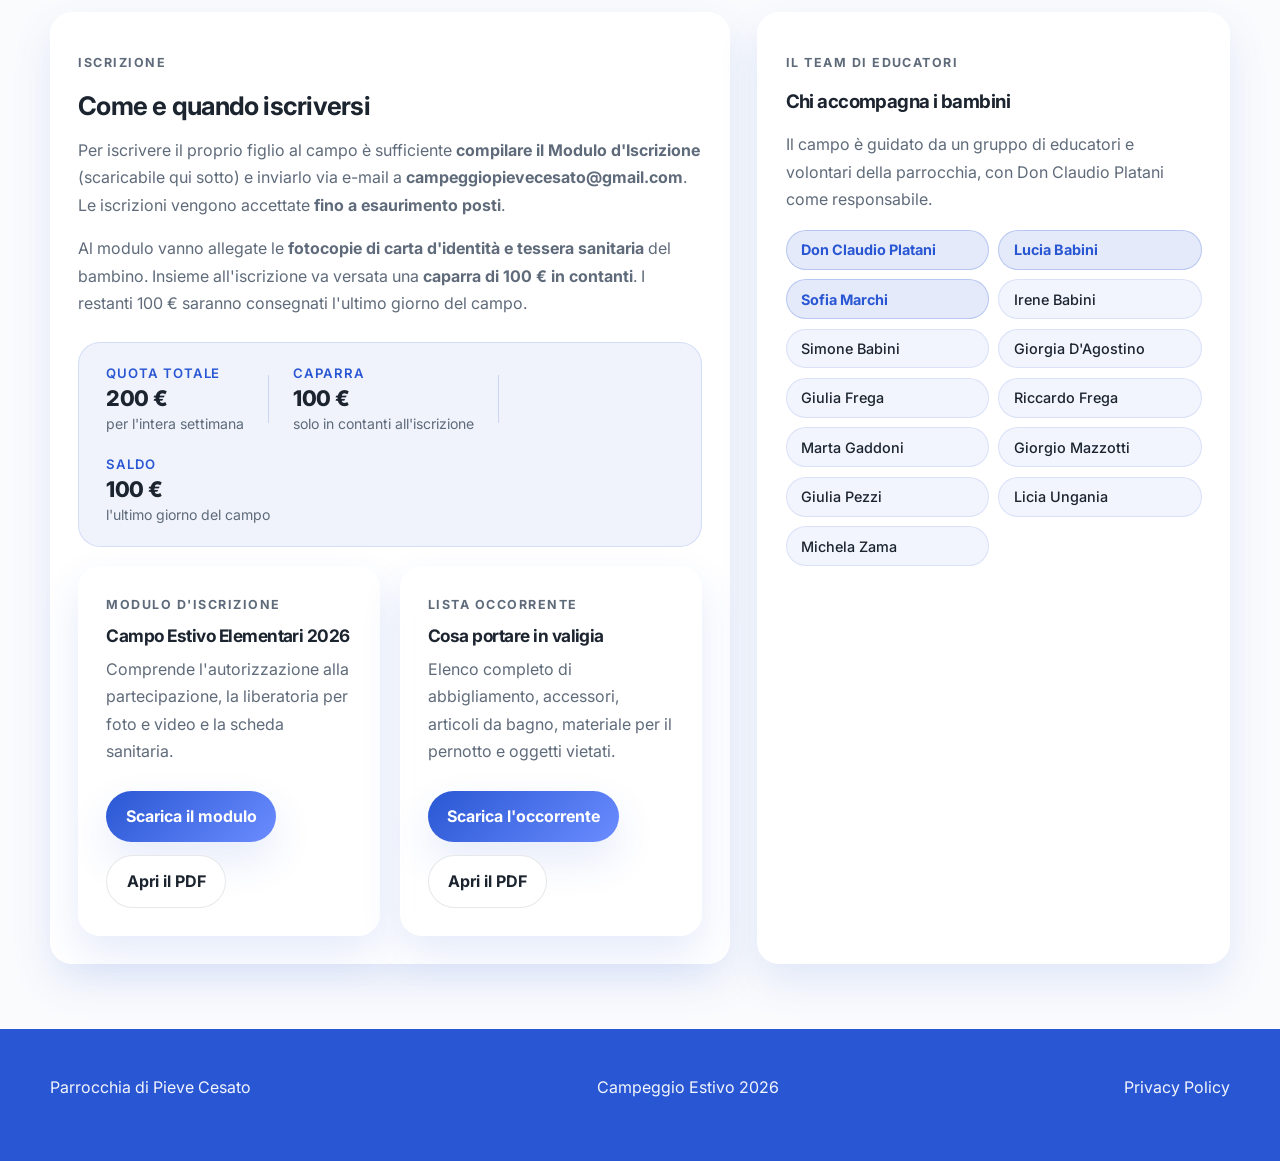
==== commit cde09707: "Add Google Maps link to Coop AUREA and remove contacts section from Campeggio" ====
--- a/campeggio.html
+++ b/campeggio.html
@@ -6,7 +6,7 @@
     <title>Campeggio Estivo 2026 — Parrocchia di Pieve Cesato</title>
     <meta
       name="description"
-      content="Campo estivo elementari 2026 della Parrocchia di Pieve Cesato: una settimana in montagna a Marradi dal 2 all'8 agosto 2026 per bambini dalla 3ª alla 5ª elementare."
+      content="Una settimana in montagna a Marradi dal 2 all'8 agosto 2026 per bambini dalla 3ª alla 5ª elementare."
     />
     <link rel="preconnect" href="https://fonts.googleapis.com" />
     <link rel="preconnect" href="https://fonts.gstatic.com" crossorigin />
@@ -441,8 +441,8 @@
       <section class="camp-hero">
         <div class="container camp-hero-grid">
           <div class="camp-hero-copy">
-            <p class="eyebrow">Parrocchia di Pieve Cesato &middot; Campo Estivo Elementari 2026</p>
-            <h1>Una settimana in montagna.</h1>
+            <p class="eyebrow">Parrocchia di Pieve Cesato &middot; Unità Pastorale Granarolo</p>
+            <h1>Campeggio Elementari 2026</h1>
             <p>
               <strong>Campo Estivo Elementari 2026:</strong> sette giorni di avventura, amicizia,
               escursioni e vita comunitaria per <strong>bambini dalla 3ª alla 5ª elementare</strong>,
@@ -451,7 +451,7 @@
             <div class="camp-badges">
               <span class="camp-badge">2 → 8 Agosto 2026</span>
               <span class="camp-badge">3ª – 5ª elementare</span>
-              <span class="camp-badge">Coop AUREA · Marradi</span>
+              <a class="camp-badge" href="https://maps.app.goo.gl/ZmbP1JQoiWBRrBs19" target="_blank" rel="noopener noreferrer" style="text-decoration:none;color:white;">Coop AUREA · Marradi ↗</a>
             </div>
           </div>
 
@@ -461,7 +461,7 @@
             <ul class="quick-facts">
               <li><strong>Periodo</strong><span>Dal <strong>2 agosto</strong> all'<strong>8 agosto 2026</strong>.</span></li>
               <li><strong>Partecipanti</strong><span>Bambini dalla <strong>3ª alla 5ª elementare</strong>.</span></li>
-              <li><strong>Sede</strong><span>Coop AUREA, Collecchio — <strong>Marradi</strong> (RA).</span></li>
+              <li><strong>Sede</strong><span><a href="https://maps.app.goo.gl/ZmbP1JQoiWBRrBs19" target="_blank" rel="noopener noreferrer"><strong>Coop AUREA</strong></a>, Collecchio — <strong>Marradi</strong> (RA).</span></li>
               <li><strong>Come iscriversi</strong><span>Compila il <strong>Modulo d'Iscrizione</strong> e invialo a <strong><a href="mailto:campeggiopievecesato@gmail.com">campeggiopievecesato@gmail.com</a></strong>. Si accettano iscrizioni fino a esaurimento posti.</span></li>
               <li><strong>Quota</strong><span><strong>200 € totali</strong> (caparra di 100 € all'iscrizione + 100 € il giorno di rientro).</span></li>
             </ul>
@@ -485,7 +485,7 @@
               scoprire la natura e a vivere avventure che restano impresse.
             </p>
             <p>
-              La <strong>Coop AUREA a Collecchio, Marradi</strong> offre un ambiente
+              La <strong><a href="https://maps.app.goo.gl/ZmbP1JQoiWBRrBs19" target="_blank" rel="noopener noreferrer">Coop AUREA</a> a Collecchio, Marradi</strong> offre un ambiente
               naturale straordinario — sentieri tra i boschi, panorami aperti sulle colline, cieli
               stellati la sera — il contesto perfetto per una settimana autentica e fuori dall'ordinario.
               Il campo è accompagnato da un gruppo di <strong>educatori e volontari</strong> della parrocchia,
@@ -503,7 +503,7 @@
               </p>
               <p>
                 <strong>Ritorno:</strong> I genitori arrivano <strong>sabato 8 agosto alle 18:30</strong>
-                per una cena condivisa — ognuno porta qualcosa. Dopo cena saluti e rientro a casa.
+                per una cena condivisa — ognuno porta qualcosa. Dopo cena, saluti e rientro a casa.
               </p>
             </aside>
 
@@ -699,52 +699,6 @@
         </div>
       </section>
 
-      <!-- ═══════════════════════════════ CONTACTS ═══════════════════════════════ -->
-      <section class="section">
-        <div class="container camp-grid">
-          <article class="camp-panel">
-            <p class="eyebrow">Contatti educatori</p>
-            <h2 class="section-title">Numeri utili per le famiglie</h2>
-            <p>
-              Per informazioni sull'iscrizione o sul campo, potete contattare direttamente gli educatori.
-              Durante il campo, le comunicazioni avvengono attraverso il gruppo WhatsApp dedicato.
-            </p>
-            <ul class="contacts-list">
-              <li><span class="name">Lucia Babini</span><span class="phone">334 885 8637</span></li>
-              <li><span class="name">Sofia Marchi</span><span class="phone">331 424 8099</span></li>
-              <li><span class="name">Giulia Pezzi</span><span class="phone">340 487 2545</span></li>
-              <li><span class="name">Simone Babini</span><span class="phone">331 858 7403</span></li>
-              <li><span class="name">Giorgia D'Agostino</span><span class="phone">333 742 8035</span></li>
-              <li><span class="name">Giorgio Mazzotti</span><span class="phone">339 226 2149</span></li>
-              <li><span class="name">Riccardo Frega</span><span class="phone">331 963 2510</span></li>
-              <li><span class="name">Licia Ungania</span><span class="phone">370 342 7966</span></li>
-              <li><span class="name">Marta Gaddoni</span><span class="phone">327 540 5723</span></li>
-              <li><span class="name">Irene Babini</span><span class="phone">353 406 2399</span></li>
-              <li><span class="name">Giulia Frega</span><span class="phone">371 576 8515</span></li>
-              <li><span class="name">Michela Zama</span><span class="phone">351 776 6630</span></li>
-            </ul>
-          </article>
-
-          <aside class="camp-side-card">
-            <p class="eyebrow">In sintesi</p>
-            <h3>Un'avventura vera, vissuta insieme</h3>
-            <p>
-              Il campo estivo elementari è un'occasione unica per i bambini: vivere una settimana lontano
-              da casa, imparare a stare insieme, scoprire la natura e tornare con ricordi bellissimi e
-              qualche amicizia nuova.
-            </p>
-            <p>
-              Per qualsiasi informazione sull'iscrizione, scrivi a
-              <strong><a href="mailto:campeggiopievecesato@gmail.com">campeggiopievecesato@gmail.com</a></strong>.
-            </p>
-            <div class="camp-actions">
-              <a class="button button-primary" href="assets/campeggio/modulo-iscrizione-elementari-2026.pdf" download>Scarica il modulo</a>
-              <a class="button button-secondary" href="index.html#news">Torna alle news</a>
-            </div>
-          </aside>
-        </div>
-      </section>
-
     </main>
 
     <footer class="site-footer">
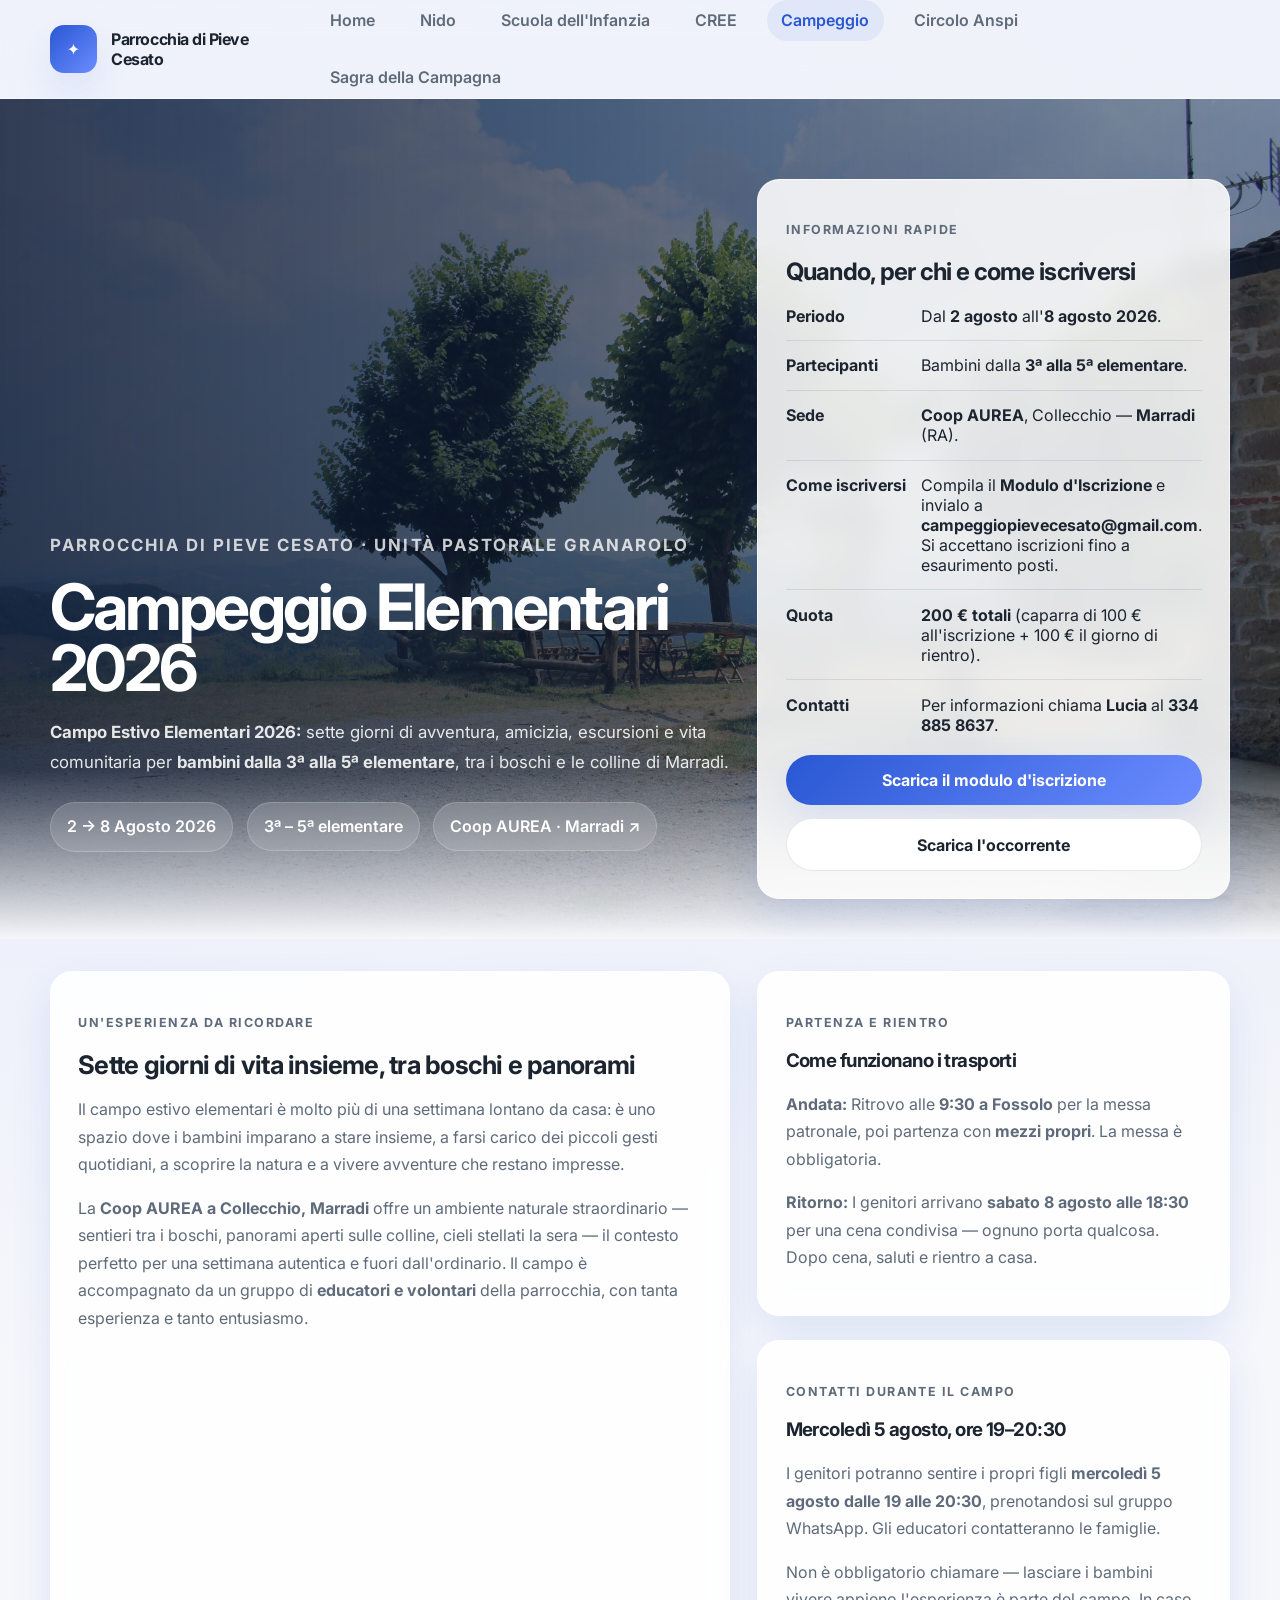
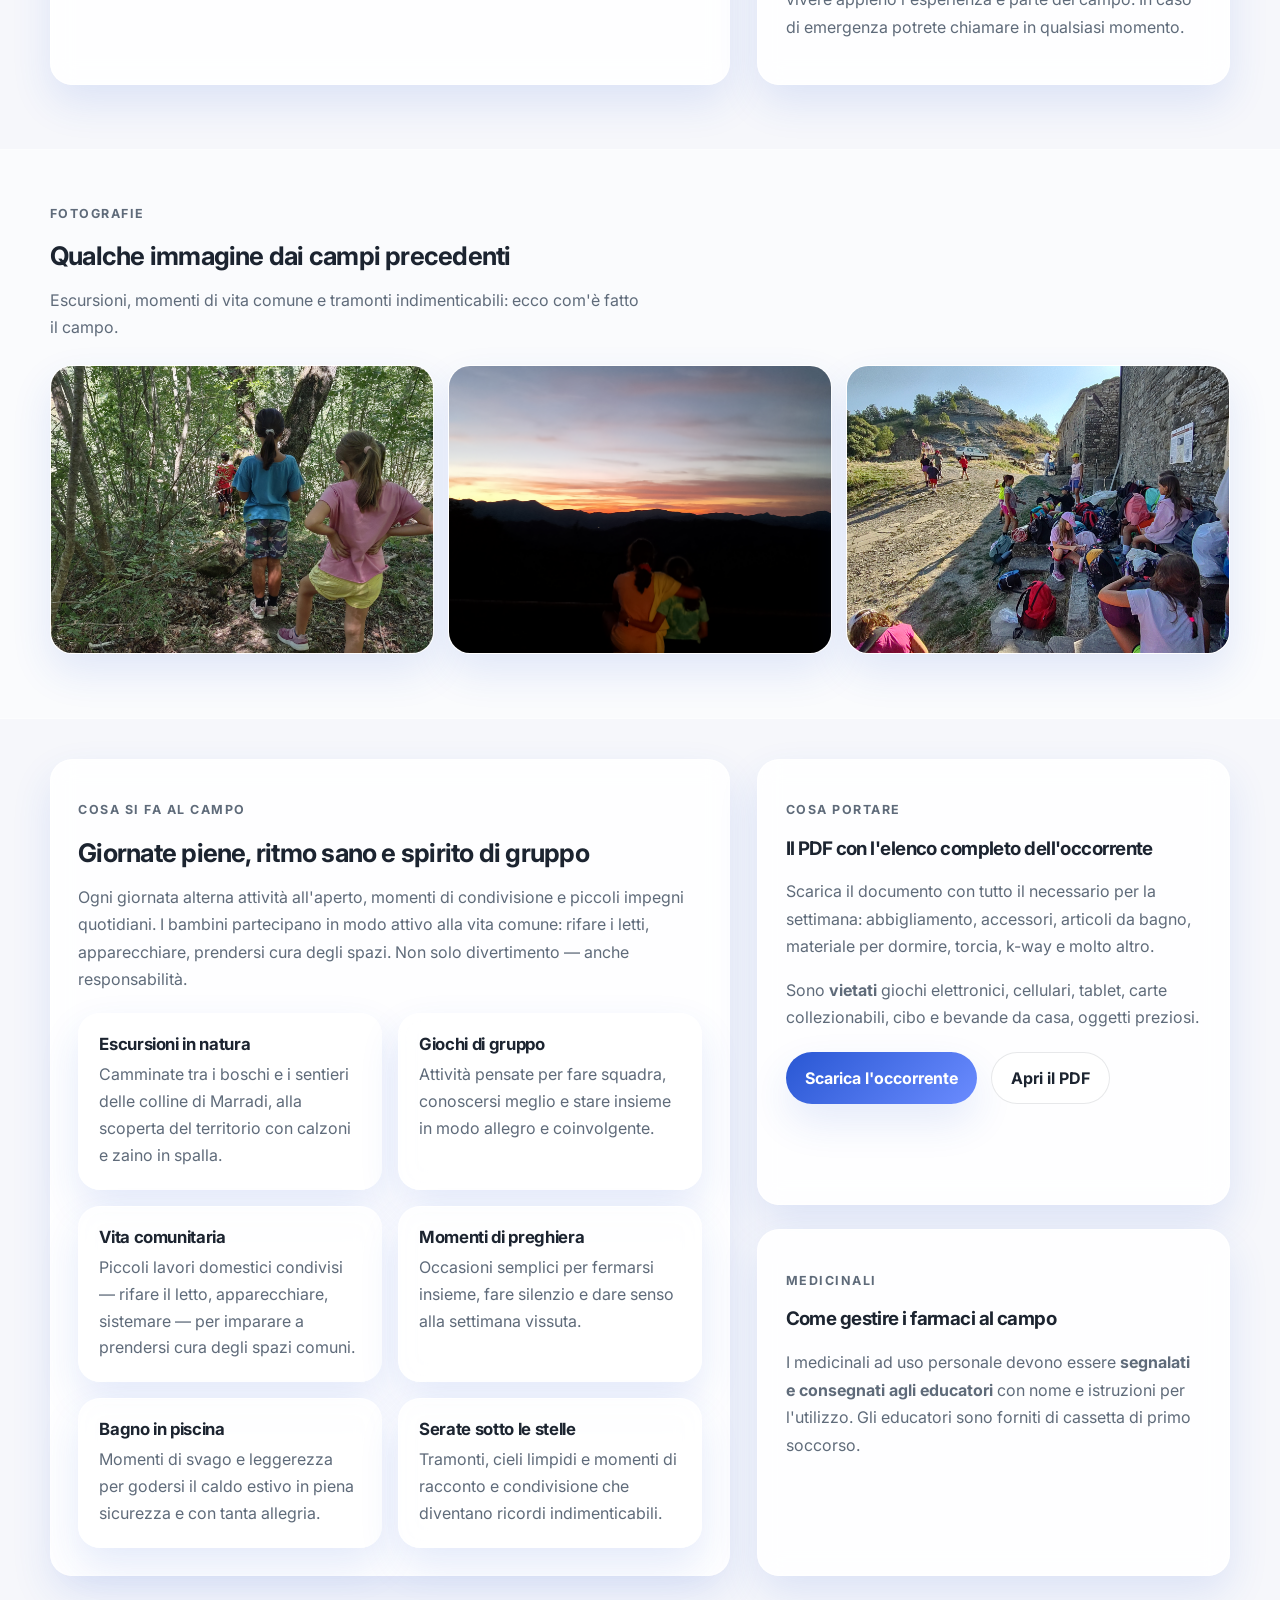
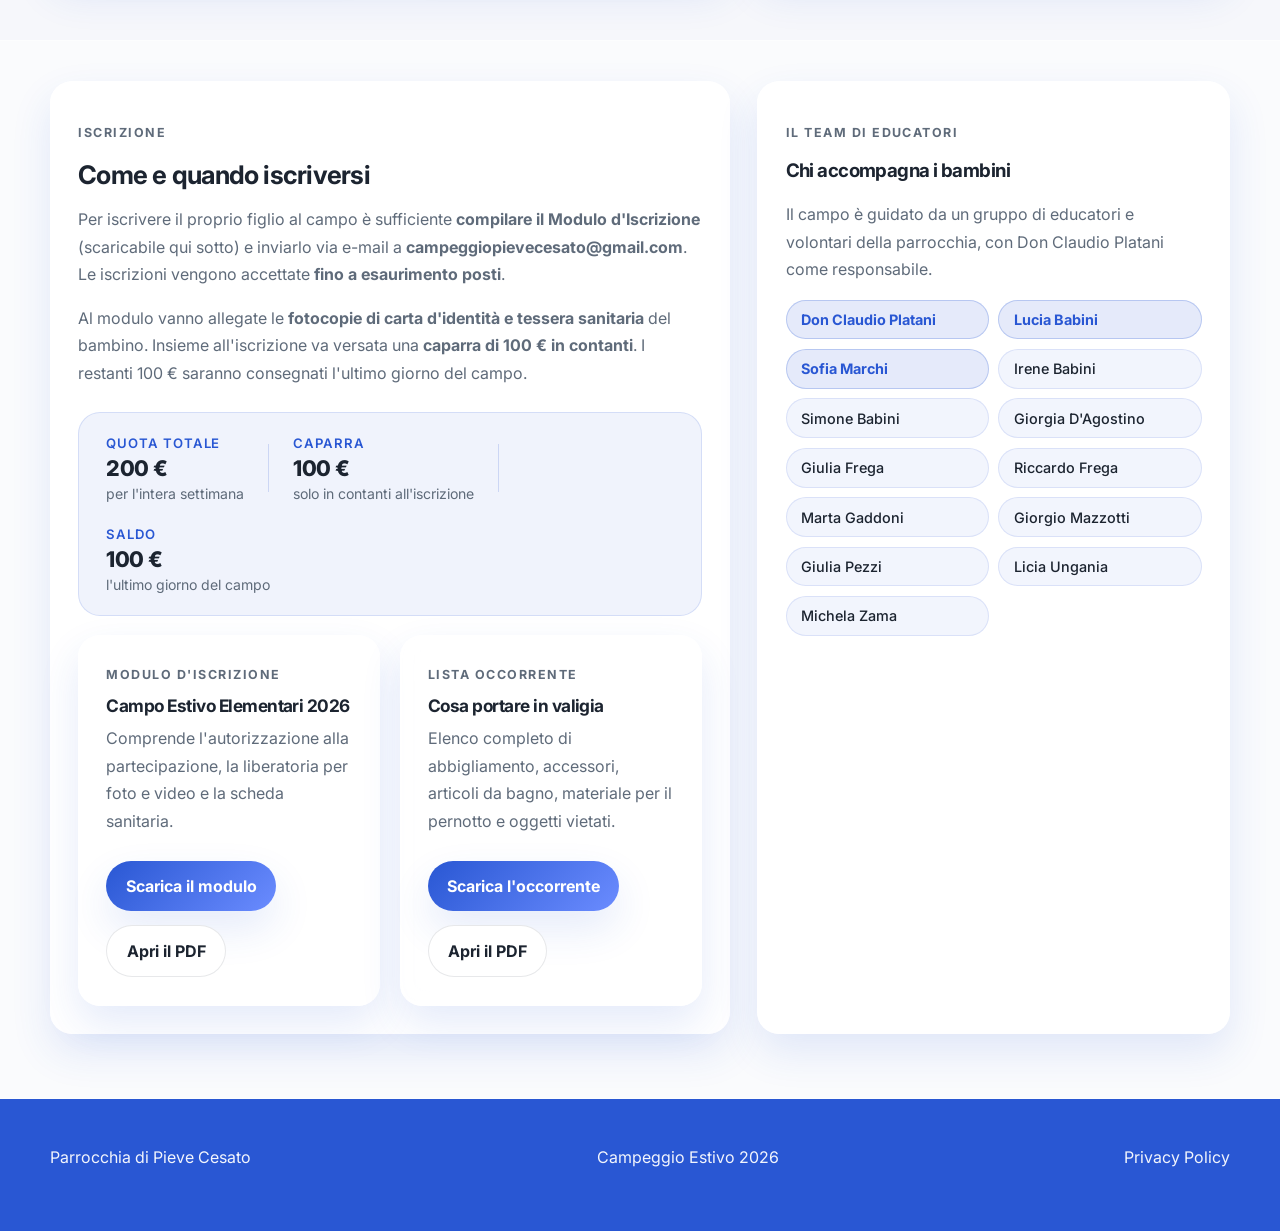
==== commit e36f0ef3: "Add Lucia contact number to Campeggio hero quick facts" ====
--- a/campeggio.html
+++ b/campeggio.html
@@ -461,9 +461,10 @@
             <ul class="quick-facts">
               <li><strong>Periodo</strong><span>Dal <strong>2 agosto</strong> all'<strong>8 agosto 2026</strong>.</span></li>
               <li><strong>Partecipanti</strong><span>Bambini dalla <strong>3ª alla 5ª elementare</strong>.</span></li>
-              <li><strong>Sede</strong><span><a href="https://maps.app.goo.gl/ZmbP1JQoiWBRrBs19" target="_blank" rel="noopener noreferrer"><strong>Coop AUREA</strong></a>, Collecchio — <strong>Marradi</strong> (RA).</span></li>
+              <li><strong>Sede</strong><span><a href="https://maps.app.goo.gl/ZmbP1JQoiWBRrBs19" target="_blank" rel="noopener noreferrer"><strong>Coop AUREA</strong>, Collecchio — <strong>Marradi</strong> (RA).</a></span></li>
               <li><strong>Come iscriversi</strong><span>Compila il <strong>Modulo d'Iscrizione</strong> e invialo a <strong><a href="mailto:campeggiopievecesato@gmail.com">campeggiopievecesato@gmail.com</a></strong>. Si accettano iscrizioni fino a esaurimento posti.</span></li>
               <li><strong>Quota</strong><span><strong>200 € totali</strong> (caparra di 100 € all'iscrizione + 100 € il giorno di rientro).</span></li>
+              <li><strong>Contatti</strong><span>Per informazioni chiama <strong>Lucia</strong> al <strong><a href="tel:+393348858637">334 885 8637</a></strong>.</span></li>
             </ul>
             <div class="camp-actions">
               <a class="button button-primary" href="assets/campeggio/modulo-iscrizione-elementari-2026.pdf" download>Scarica il modulo d'iscrizione</a>
@@ -485,7 +486,7 @@
               scoprire la natura e a vivere avventure che restano impresse.
             </p>
             <p>
-              La <strong><a href="https://maps.app.goo.gl/ZmbP1JQoiWBRrBs19" target="_blank" rel="noopener noreferrer">Coop AUREA</a> a Collecchio, Marradi</strong> offre un ambiente
+              La <strong><a href="https://maps.app.goo.gl/ZmbP1JQoiWBRrBs19" target="_blank" rel="noopener noreferrer">Coop AUREA a Collecchio, Marradi</a></strong> offre un ambiente
               naturale straordinario — sentieri tra i boschi, panorami aperti sulle colline, cieli
               stellati la sera — il contesto perfetto per una settimana autentica e fuori dall'ordinario.
               Il campo è accompagnato da un gruppo di <strong>educatori e volontari</strong> della parrocchia,
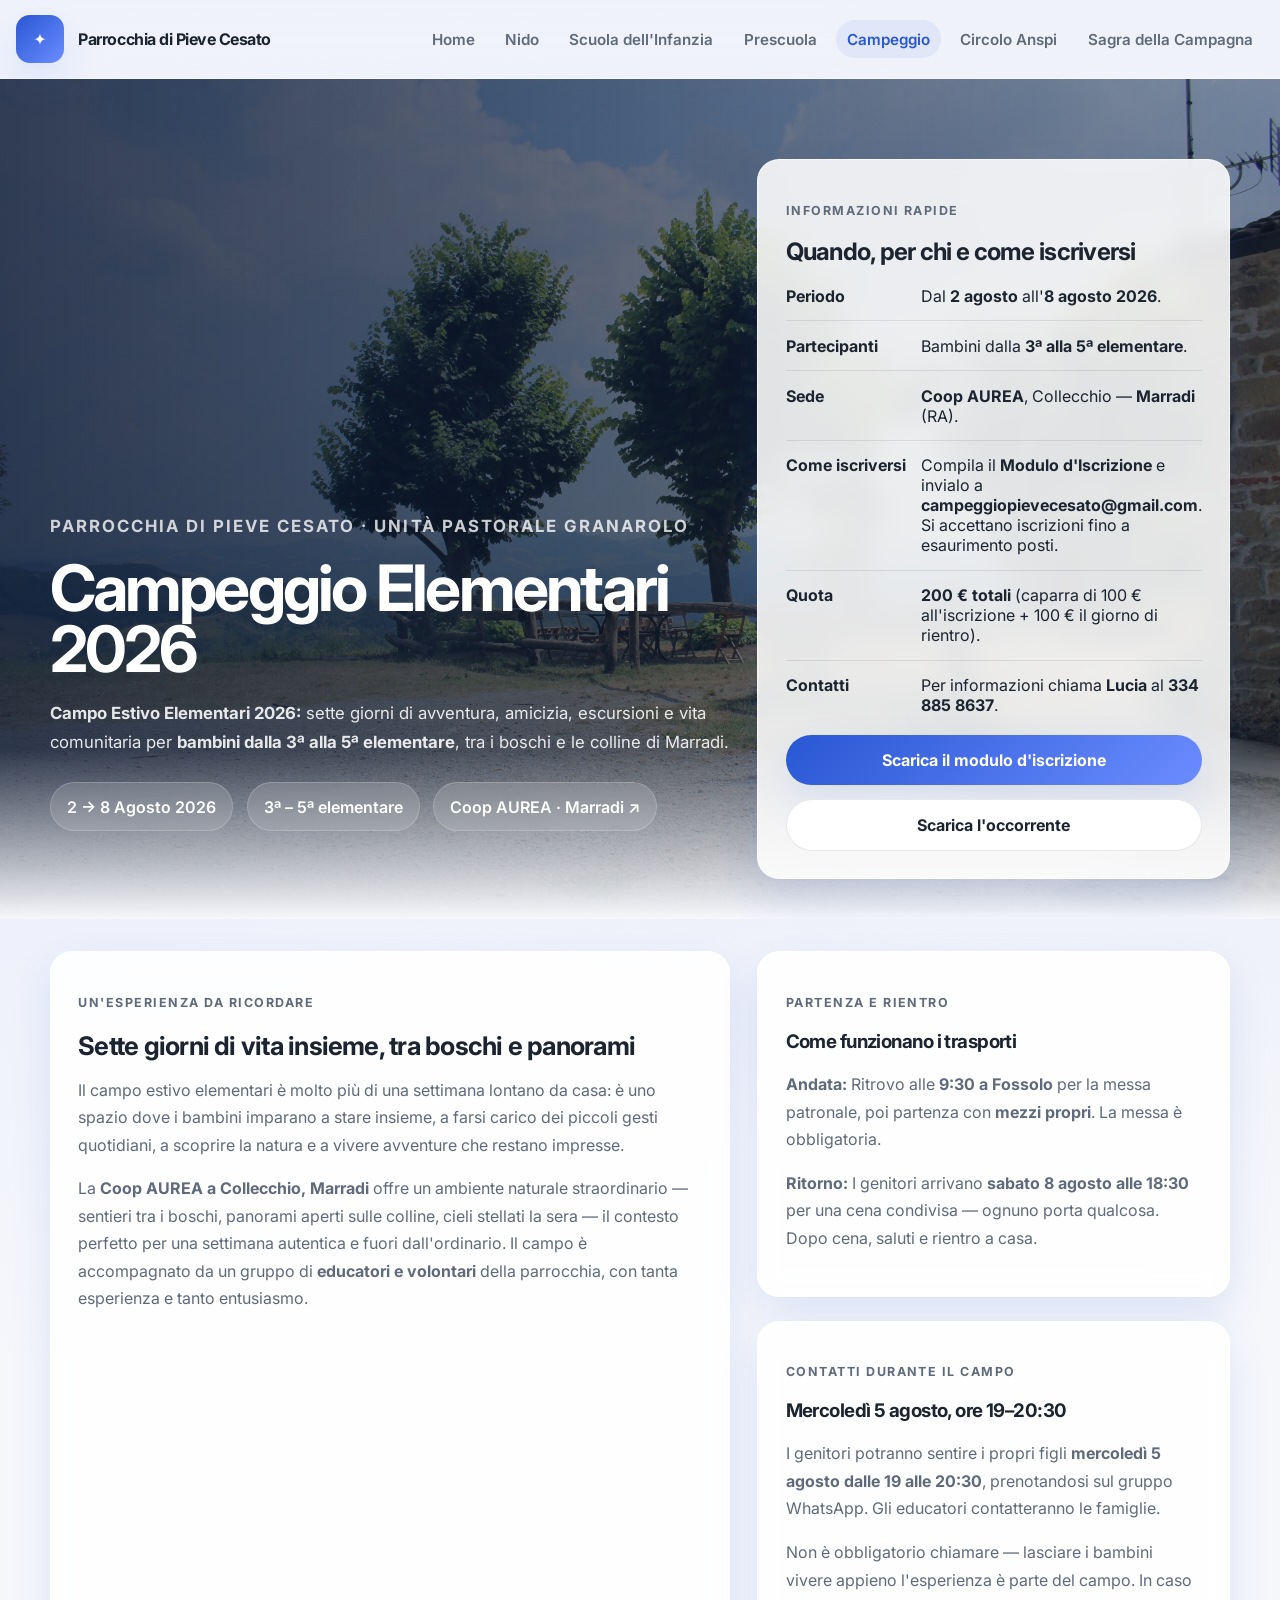
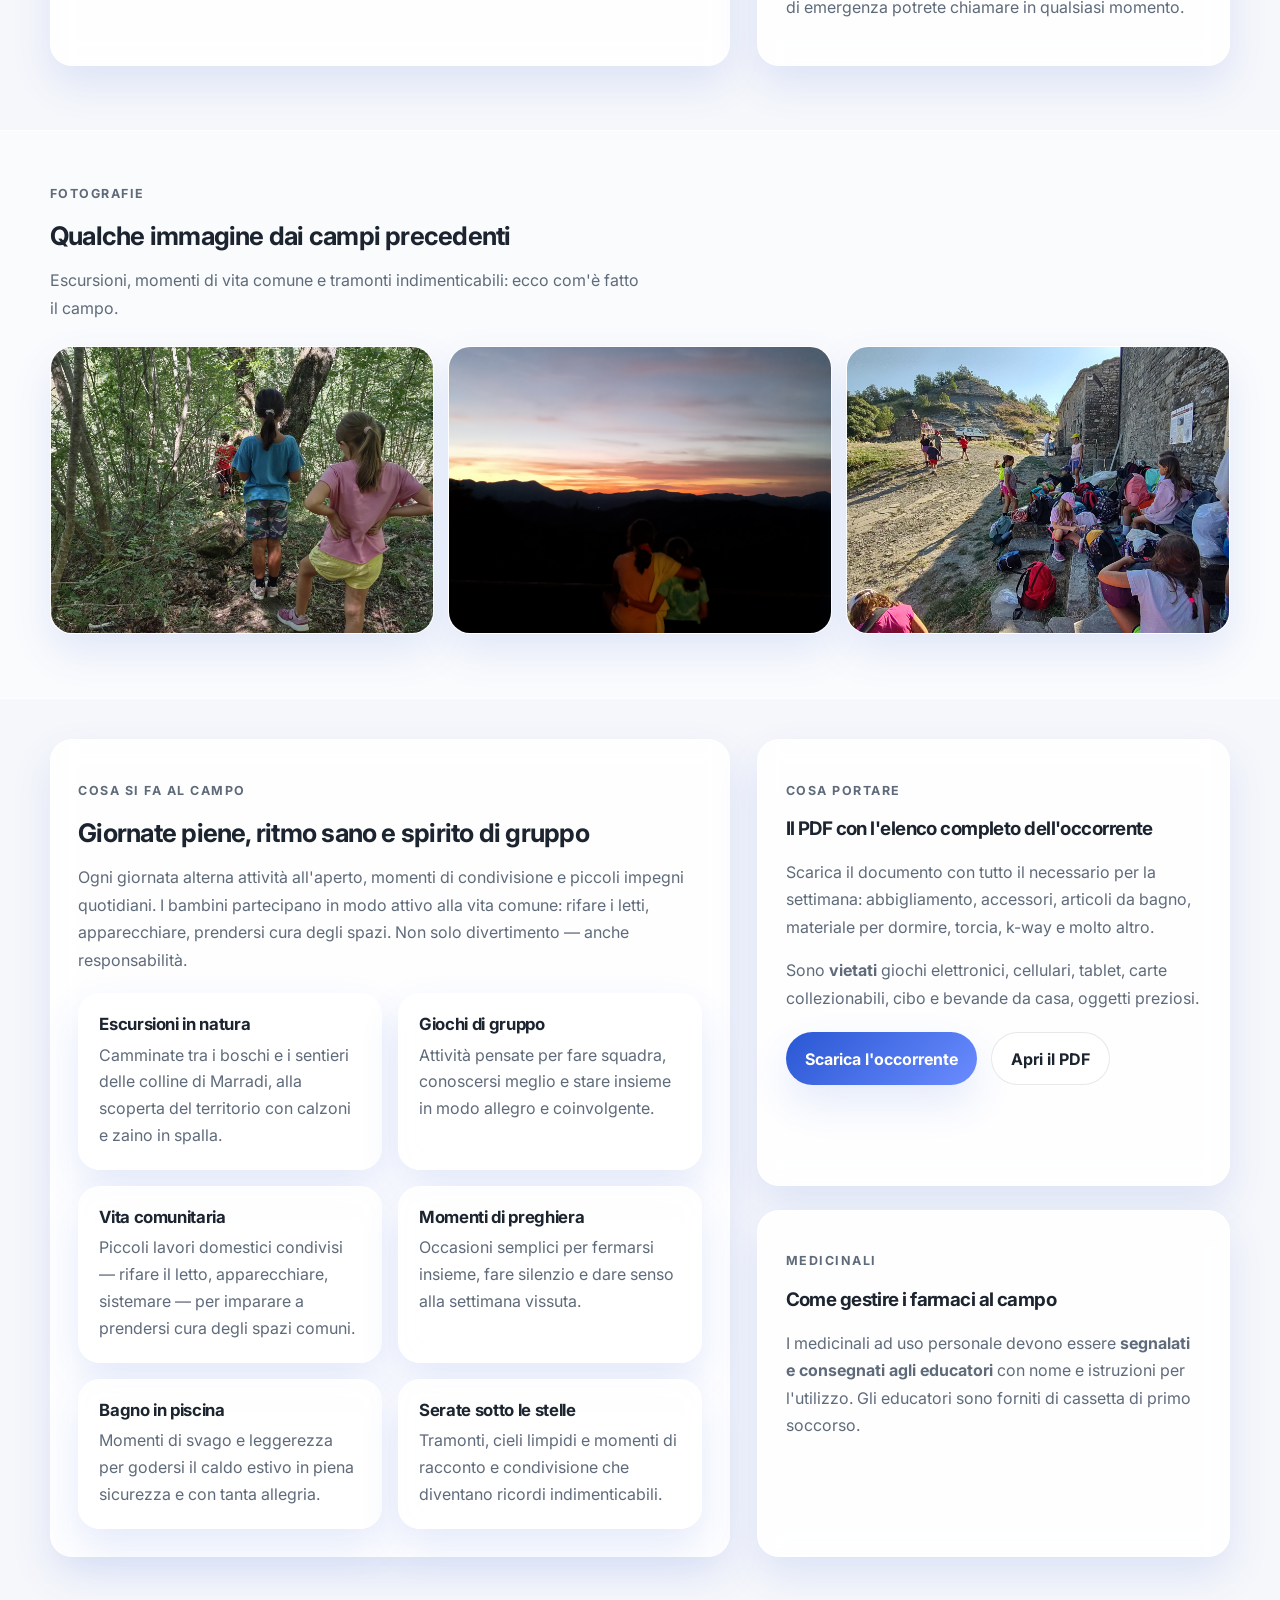
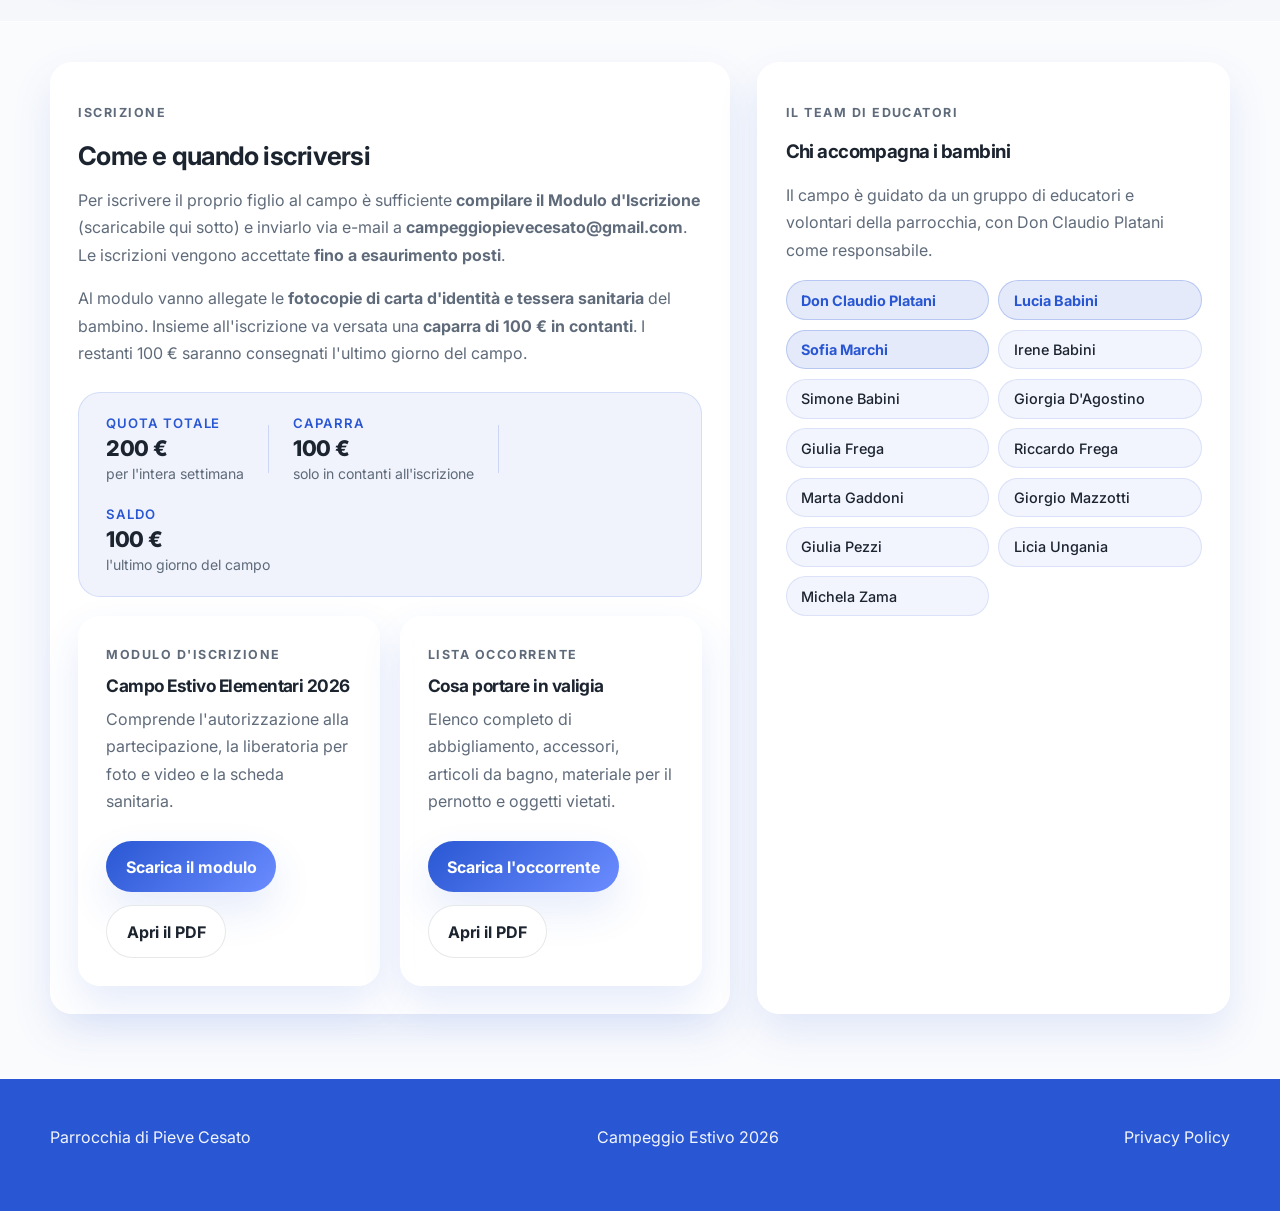
==== commit caa4d02b: "Add Prescuola page and homepage news" ====
--- a/campeggio.html
+++ b/campeggio.html
@@ -431,7 +431,7 @@
       <div class="container nav-wrap">
         <a class="brand" href="index.html"><span class="brand-mark">✦</span><div><strong>Parrocchia di Pieve Cesato</strong></div></a>
         <button class="nav-toggle" aria-expanded="false" aria-controls="site-nav"><span></span><span></span><span></span></button>
-        <nav id="site-nav" class="site-nav"><a href="index.html">Home</a><a href="nido.html">Nido</a><a href="scuola-materna.html">Scuola dell'Infanzia</a><a href="cree.html">CREE</a><a href="campeggio.html">Campeggio</a><a href="circolo-anspi.html">Circolo Anspi</a><a href="https://www.sagracampagna.it/" target="_blank" rel="noopener noreferrer">Sagra della Campagna</a></nav>
+        <nav id="site-nav" class="site-nav"><a href="index.html">Home</a><a href="nido.html">Nido</a><a href="scuola-materna.html">Scuola dell'Infanzia</a><a href="prescuola.html">Prescuola</a><a href="campeggio.html">Campeggio</a><a href="circolo-anspi.html">Circolo Anspi</a><a href="https://www.sagracampagna.it/" target="_blank" rel="noopener noreferrer">Sagra della Campagna</a></nav>
       </div>
     </header>
 
--- a/styles.css
+++ b/styles.css
@@ -51,6 +51,10 @@
   border-bottom: 1px solid rgba(255, 255, 255, 0.5);
 }
 
+.site-header .container {
+  width: min(calc(100% - 2rem), 1280px);
+}
+
 .nav-wrap {
   min-height: 78px;
   display: flex;
@@ -90,14 +94,15 @@
 .site-nav {
   display: flex;
   align-items: center;
-  gap: 1rem;
+  gap: 0.5rem;
   flex-wrap: wrap;
 }
 
 .site-nav a {
   color: var(--muted);
+  font-size: 0.95rem;
   font-weight: 600;
-  padding: 0.65rem 0.9rem;
+  padding: 0.6rem 0.7rem;
   border-radius: 999px;
 }
 
